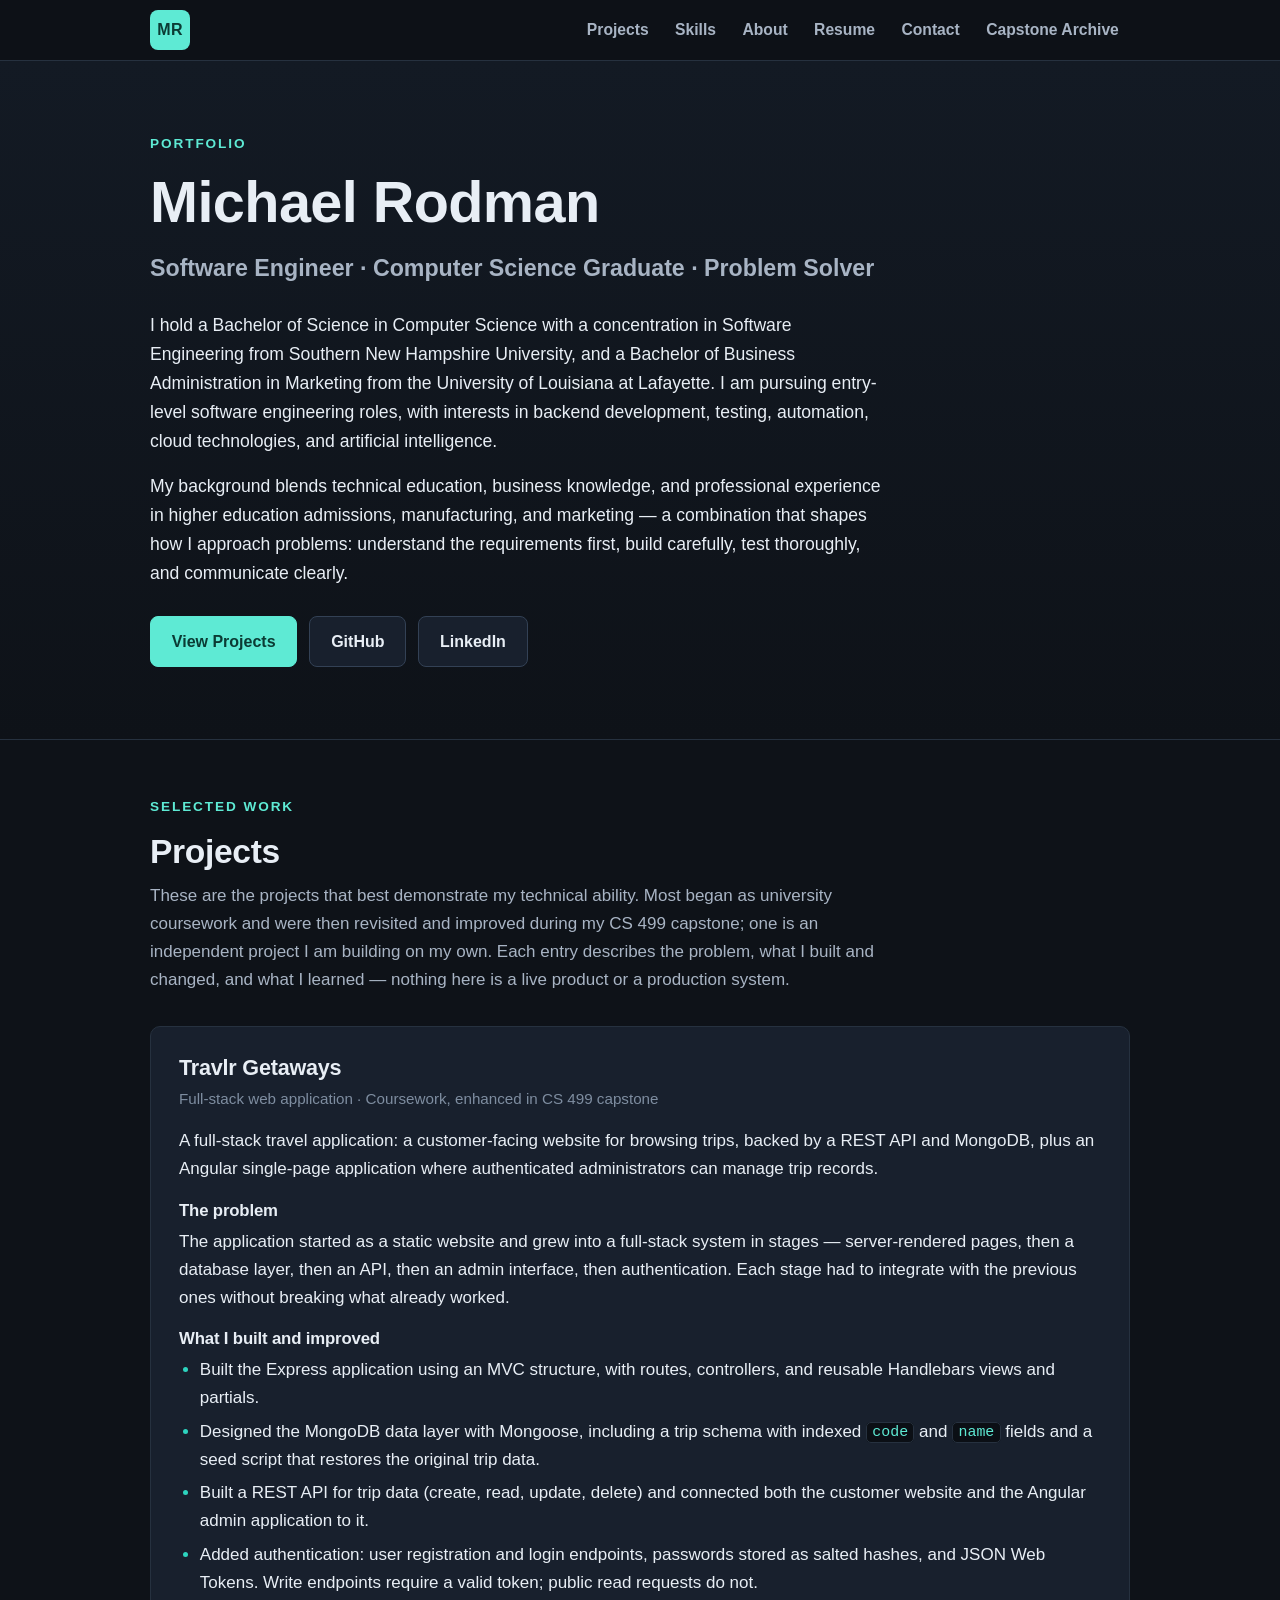
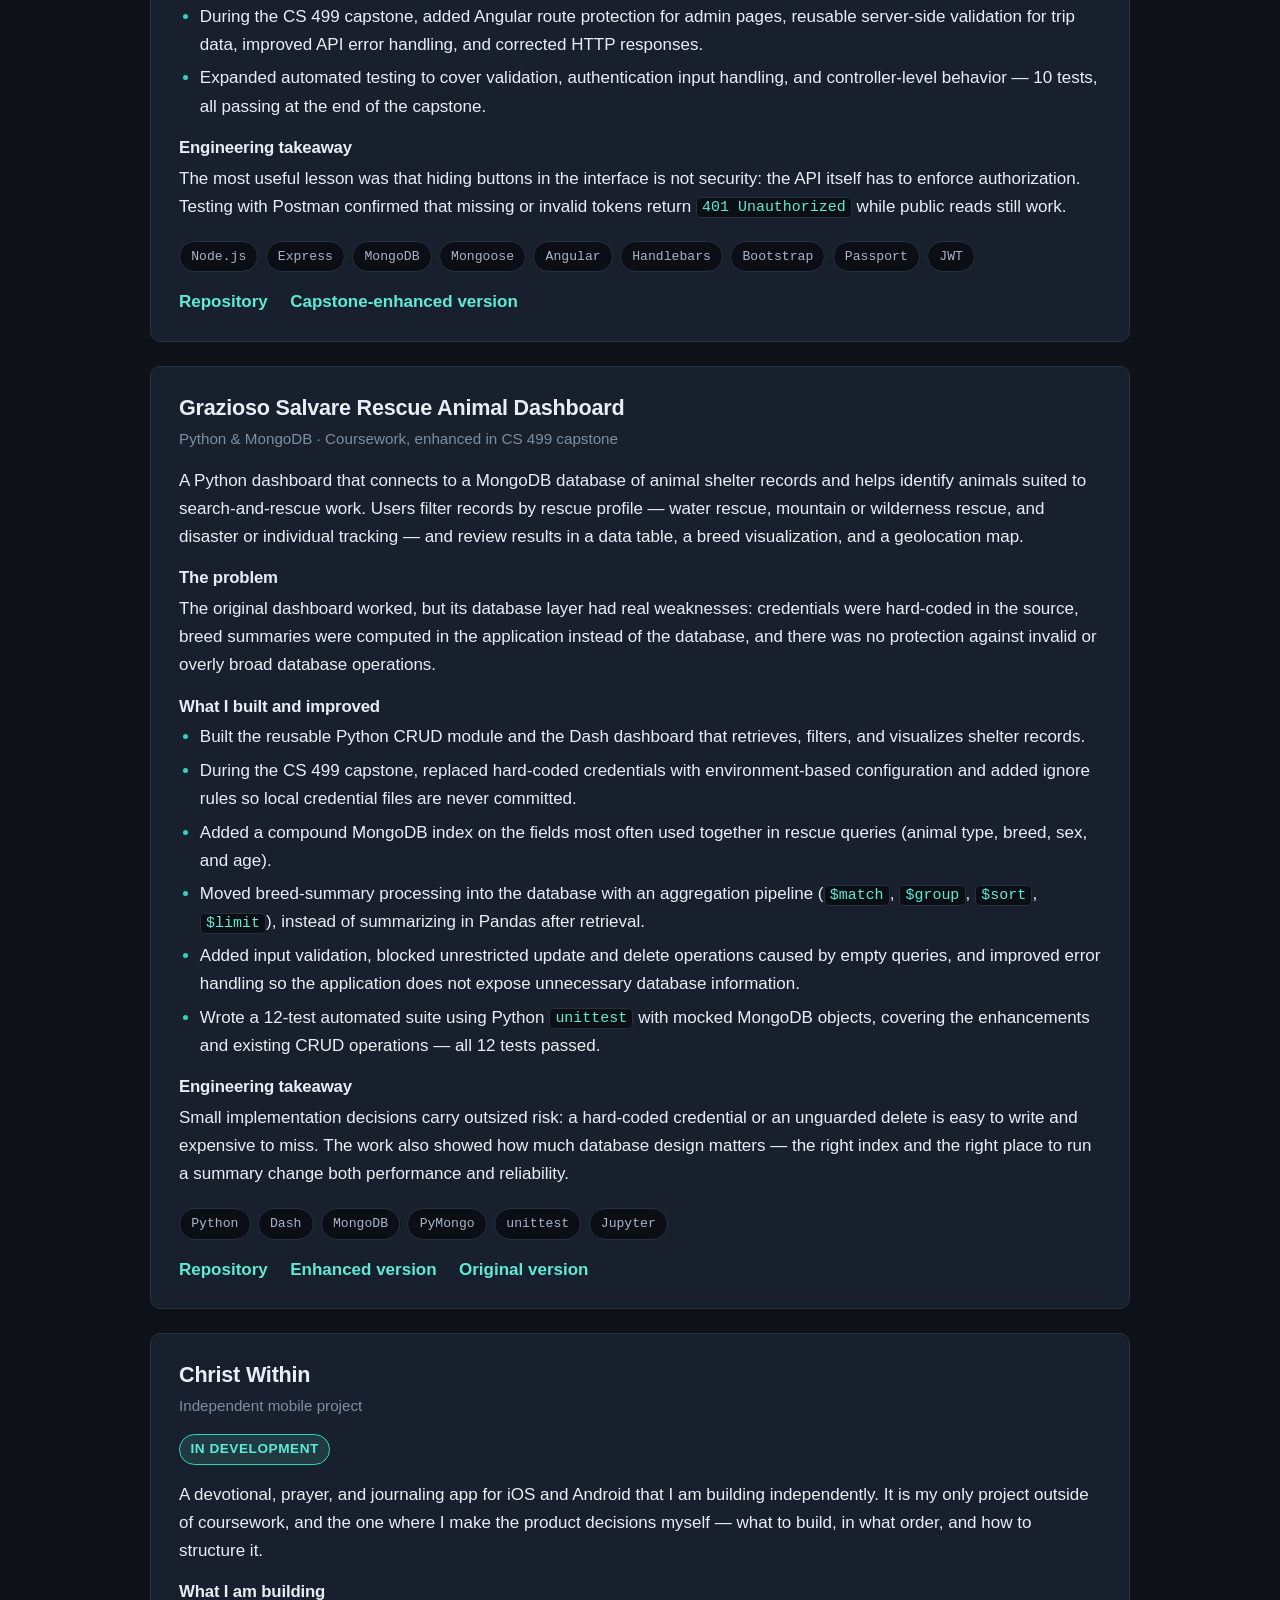
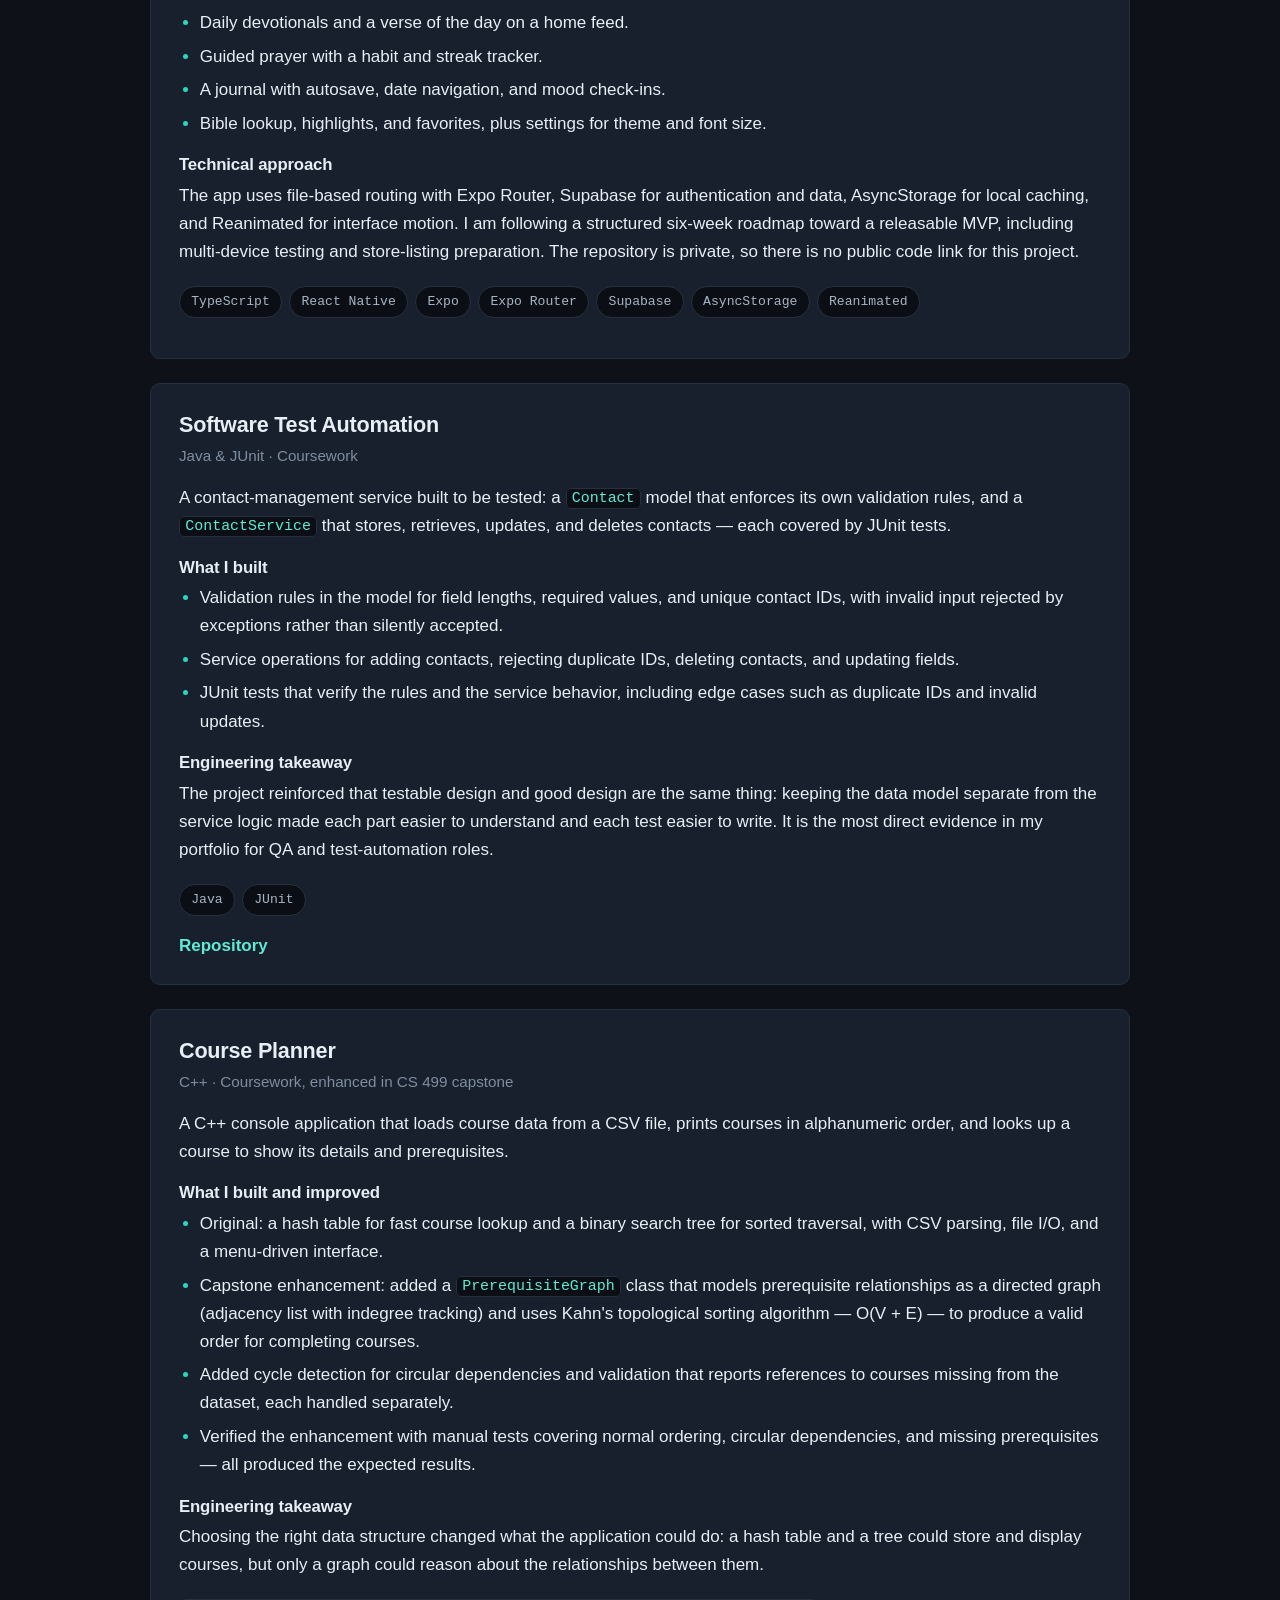
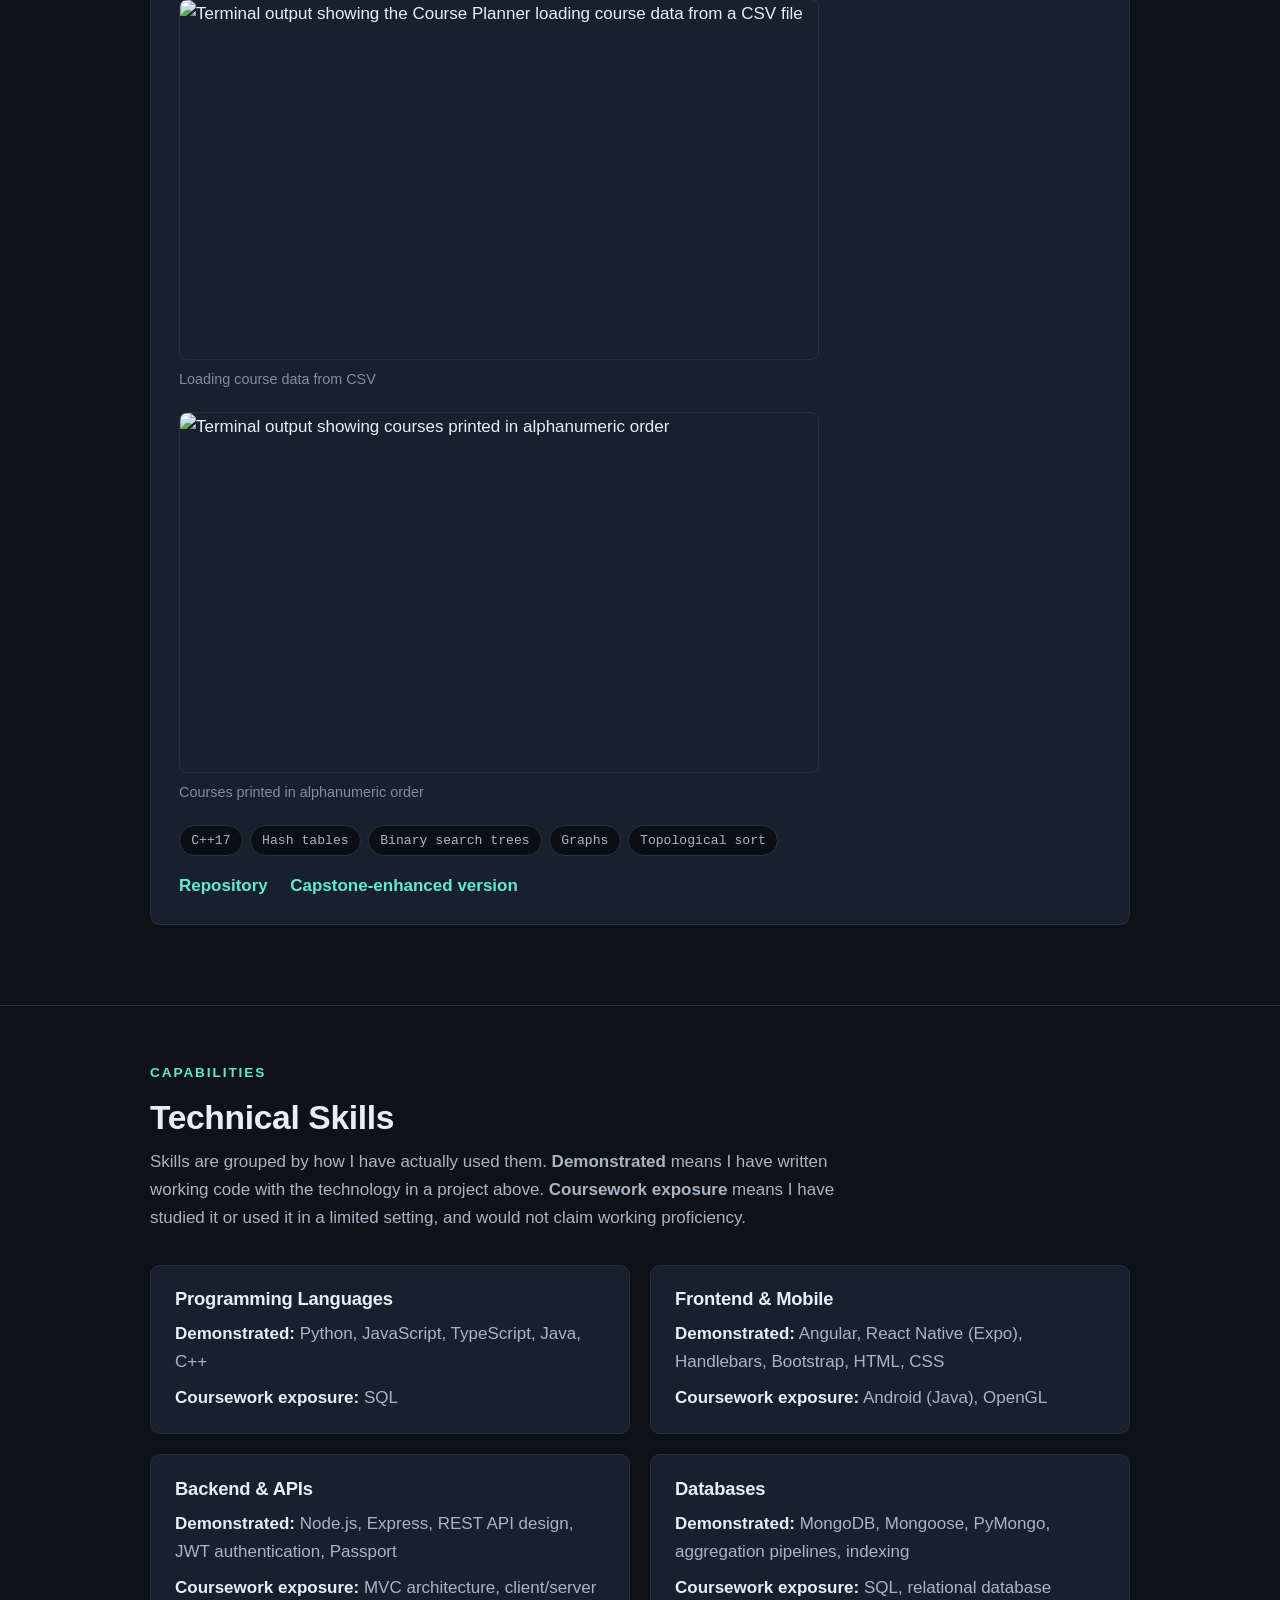
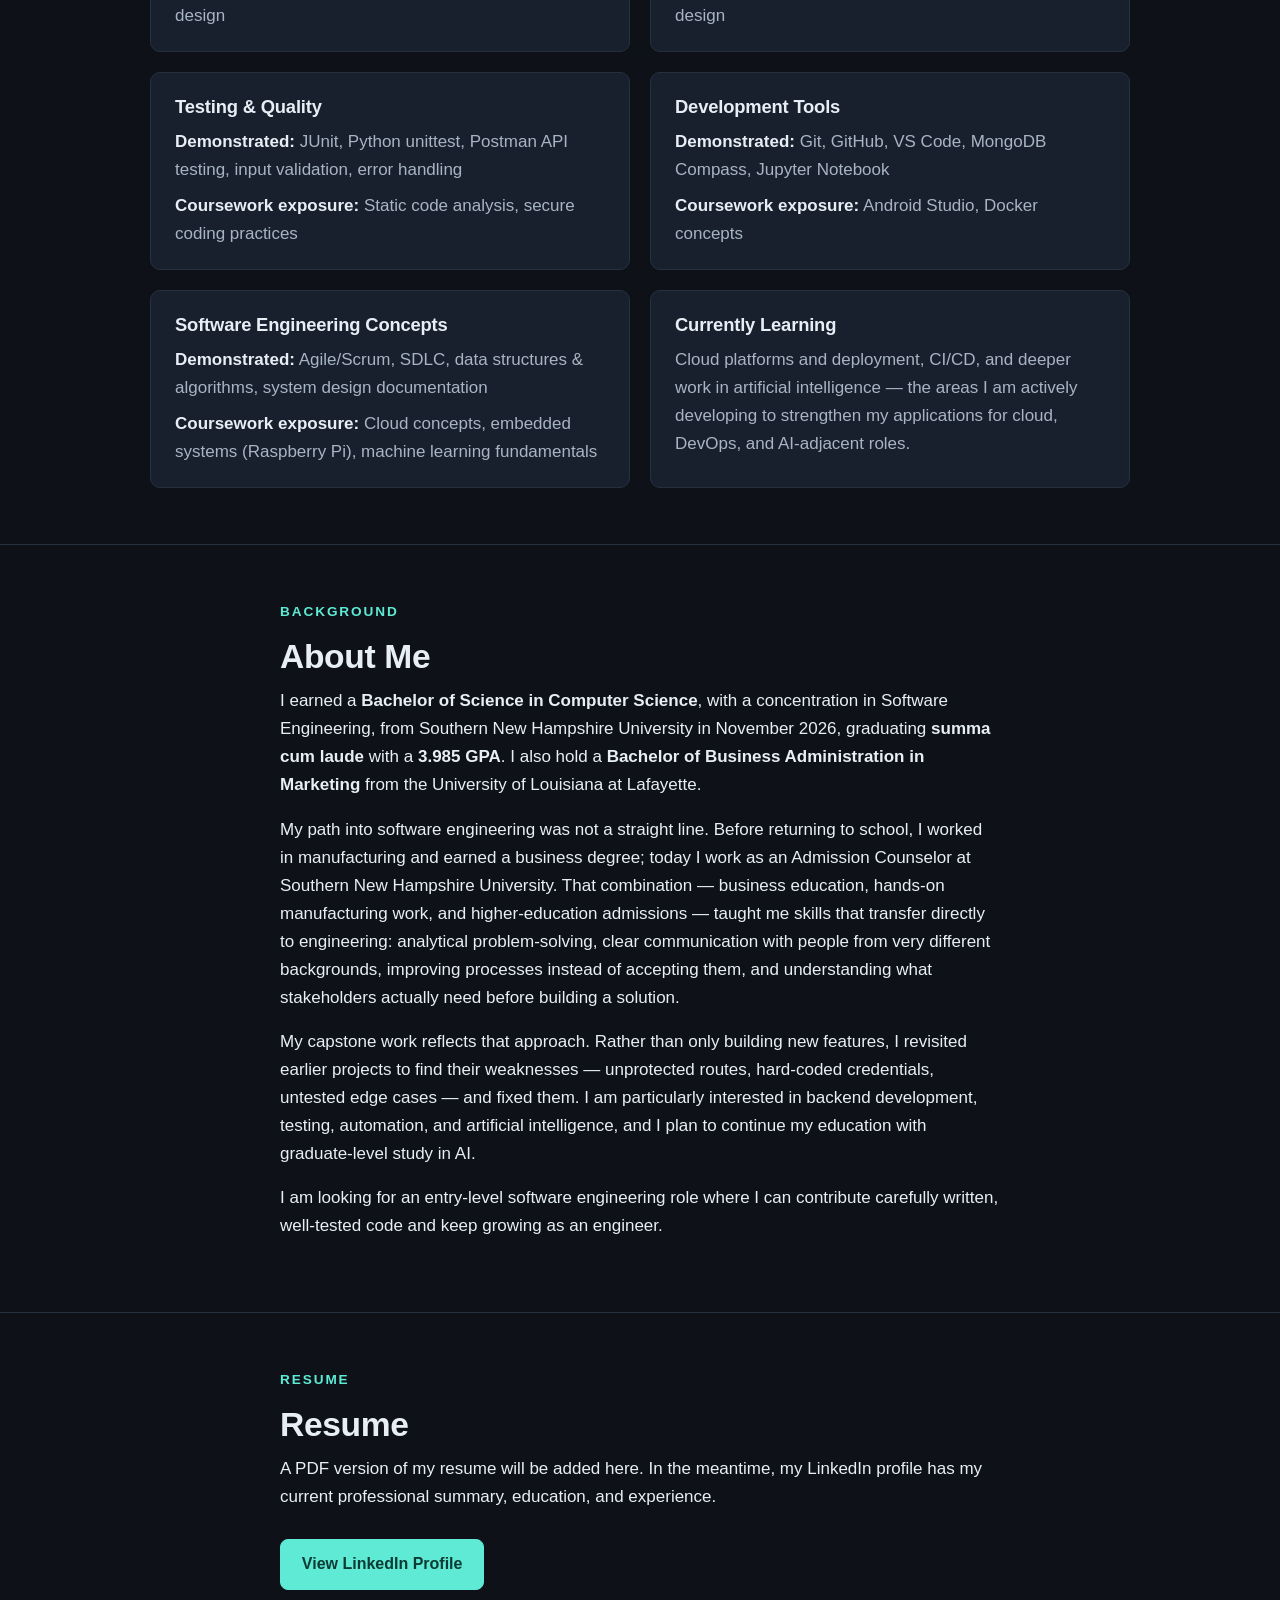
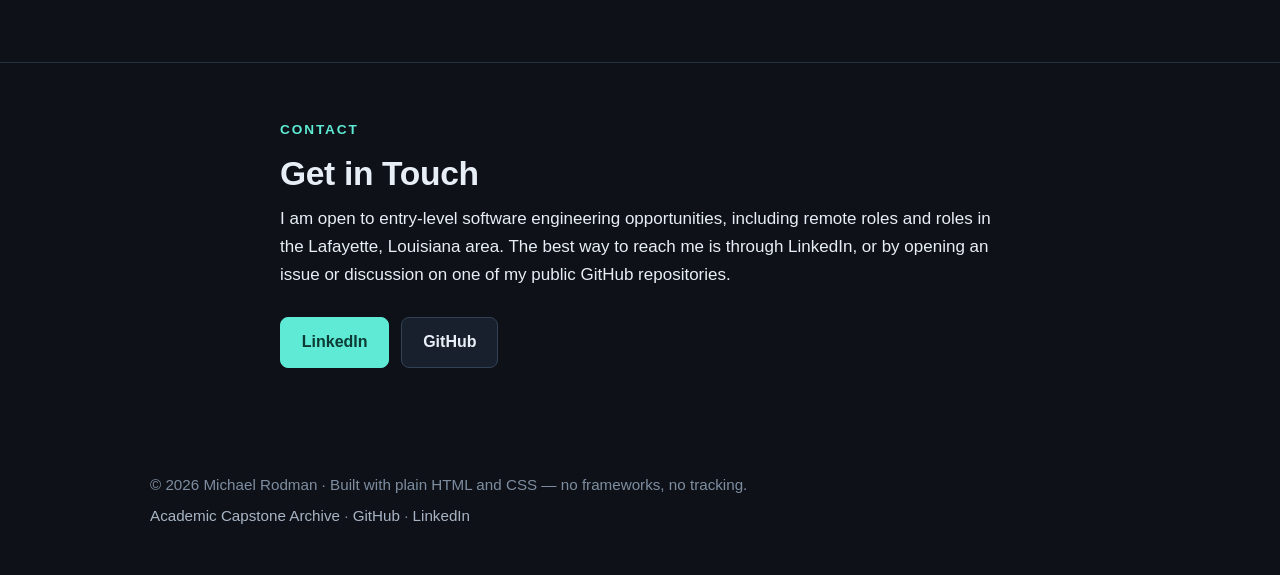
==== index.html @ e247a944 "Redesign portfolio as a professional software engineering site Replace the README-rendered capstone " ====
<!DOCTYPE html>
<html lang="en">
<head>
  <meta charset="utf-8">
  <meta name="viewport" content="width=device-width, initial-scale=1">
  <title>Michael Rodman — Software Engineer | Computer Science Graduate</title>
  <meta name="description" content="Michael Rodman is a computer science graduate (B.S., Software Engineering, SNHU, summa cum laude) pursuing entry-level software engineering roles. View projects in full-stack development, databases, mobile apps, and test automation.">
  <meta name="author" content="Michael Rodman">
  <link rel="canonical" href="https://michaelrodman.github.io/">
  <meta property="og:type" content="website">
  <meta property="og:title" content="Michael Rodman — Software Engineer | Computer Science Graduate">
  <meta property="og:description" content="Computer science graduate pursuing software engineering roles. Projects in full-stack development, databases, mobile apps, and test automation.">
  <meta property="og:url" content="https://michaelrodman.github.io/">
  <meta name="theme-color" content="#0e1218">
  <link rel="stylesheet" href="styles.css">
  <script type="application/ld+json">
  {
    "@context": "https://schema.org",
    "@type": "Person",
    "name": "Michael Rodman",
    "jobTitle": "Computer Science Graduate",
    "description": "Computer science graduate pursuing entry-level software engineering roles, with interests in backend development, testing, automation, cloud technologies, and artificial intelligence.",
    "alumniOf": [
      {"@type": "CollegeOrUniversity", "name": "Southern New Hampshire University"},
      {"@type": "CollegeOrUniversity", "name": "University of Louisiana at Lafayette"}
    ],
    "url": "https://michaelrodman.github.io/",
    "sameAs": [
      "https://github.com/MichaelRodman",
      "https://www.linkedin.com/in/michael-rodman1/"
    ]
  }
  </script>
</head>
<body>
  <a class="skip-link" href="#main">Skip to main content</a>

  <header class="site-header">
    <div class="container header-inner">
      <a class="brand" href="#top" aria-label="Michael Rodman — back to top">MR</a>
      <nav class="site-nav" aria-label="Primary">
        <button class="nav-toggle" type="button" aria-expanded="false" aria-controls="nav-list">
          <span class="nav-toggle-label">Menu</span>
        </button>
        <ul id="nav-list" class="nav-list">
          <li><a href="#projects">Projects</a></li>
          <li><a href="#skills">Skills</a></li>
          <li><a href="#about">About</a></li>
          <li><a href="#resume">Resume</a></li>
          <li><a href="#contact">Contact</a></li>
          <li><a href="capstone.html">Capstone Archive</a></li>
        </ul>
      </nav>
    </div>
  </header>

  <main id="main">
    <!-- Hero -->
    <section class="hero" id="top" aria-labelledby="page-title">
      <div class="container">
        <p class="eyebrow">Portfolio</p>
        <h1 id="page-title">Michael Rodman</h1>
        <p class="tagline">Software Engineer <span aria-hidden="true">·</span> Computer Science Graduate <span aria-hidden="true">·</span> Problem Solver</p>
        <p class="lede">
          I hold a Bachelor of Science in Computer Science with a concentration in Software Engineering
          from Southern New Hampshire University, and a Bachelor of Business Administration in Marketing
          from the University of Louisiana at Lafayette. I am pursuing entry-level software engineering
          roles, with interests in backend development, testing, automation, cloud technologies, and
          artificial intelligence.
        </p>
        <p class="lede">
          My background blends technical education, business knowledge, and professional experience in
          higher education admissions, manufacturing, and marketing — a combination that shapes how I
          approach problems: understand the requirements first, build carefully, test thoroughly, and
          communicate clearly.
        </p>
        <p class="hero-actions">
          <a class="btn btn-primary" href="#projects">View Projects</a>
          <a class="btn" href="https://github.com/MichaelRodman" rel="noopener">GitHub</a>
          <a class="btn" href="https://www.linkedin.com/in/michael-rodman1/" rel="noopener">LinkedIn</a>
        </p>
      </div>
    </section>

    <!-- Projects -->
    <section class="section" id="projects" aria-labelledby="projects-heading">
      <div class="container">
        <p class="eyebrow">Selected Work</p>
        <h2 id="projects-heading">Projects</h2>
        <p class="section-intro">
          These are the projects that best demonstrate my technical ability. Most began as university
          coursework and were then revisited and improved during my CS 499 capstone; one is an
          independent project I am building on my own. Each entry describes the problem, what I built
          and changed, and what I learned — nothing here is a live product or a production system.
        </p>

        <article class="project-card">
          <div class="project-head">
            <h3>Travlr Getaways</h3>
            <p class="project-type">Full-stack web application · Coursework, enhanced in CS 499 capstone</p>
          </div>
          <p>
            A full-stack travel application: a customer-facing website for browsing trips, backed by a
            REST API and MongoDB, plus an Angular single-page application where authenticated
            administrators can manage trip records.
          </p>
          <h4>The problem</h4>
          <p>
            The application started as a static website and grew into a full-stack system in stages —
            server-rendered pages, then a database layer, then an API, then an admin interface, then
            authentication. Each stage had to integrate with the previous ones without breaking what
            already worked.
          </p>
          <h4>What I built and improved</h4>
          <ul>
            <li>Built the Express application using an MVC structure, with routes, controllers, and reusable Handlebars views and partials.</li>
            <li>Designed the MongoDB data layer with Mongoose, including a trip schema with indexed <code>code</code> and <code>name</code> fields and a seed script that restores the original trip data.</li>
            <li>Built a REST API for trip data (create, read, update, delete) and connected both the customer website and the Angular admin application to it.</li>
            <li>Added authentication: user registration and login endpoints, passwords stored as salted hashes, and JSON Web Tokens. Write endpoints require a valid token; public read requests do not.</li>
            <li>During the CS 499 capstone, added Angular route protection for admin pages, reusable server-side validation for trip data, improved API error handling, and corrected HTTP responses.</li>
            <li>Expanded automated testing to cover validation, authentication input handling, and controller-level behavior — 10 tests, all passing at the end of the capstone.</li>
          </ul>
          <h4>Engineering takeaway</h4>
          <p>
            The most useful lesson was that hiding buttons in the interface is not security: the API
            itself has to enforce authorization. Testing with Postman confirmed that missing or invalid
            tokens return <code>401 Unauthorized</code> while public reads still work.
          </p>
          <ul class="tech-list" aria-label="Technologies used">
            <li>Node.js</li><li>Express</li><li>MongoDB</li><li>Mongoose</li><li>Angular</li><li>Handlebars</li><li>Bootstrap</li><li>Passport</li><li>JWT</li>
          </ul>
          <p class="project-links">
            <a href="https://github.com/MichaelRodman/cs465-fullstack" rel="noopener">Repository</a>
            <a href="https://github.com/MichaelRodman/cs465-fullstack/tree/cs499-enhancement1" rel="noopener">Capstone-enhanced version</a>
          </p>
        </article>

        <article class="project-card">
          <div class="project-head">
            <h3>Grazioso Salvare Rescue Animal Dashboard</h3>
            <p class="project-type">Python &amp; MongoDB · Coursework, enhanced in CS 499 capstone</p>
          </div>
          <p>
            A Python dashboard that connects to a MongoDB database of animal shelter records and helps
            identify animals suited to search-and-rescue work. Users filter records by rescue profile —
            water rescue, mountain or wilderness rescue, and disaster or individual tracking — and review
            results in a data table, a breed visualization, and a geolocation map.
          </p>
          <h4>The problem</h4>
          <p>
            The original dashboard worked, but its database layer had real weaknesses: credentials were
            hard-coded in the source, breed summaries were computed in the application instead of the
            database, and there was no protection against invalid or overly broad database operations.
          </p>
          <h4>What I built and improved</h4>
          <ul>
            <li>Built the reusable Python CRUD module and the Dash dashboard that retrieves, filters, and visualizes shelter records.</li>
            <li>During the CS 499 capstone, replaced hard-coded credentials with environment-based configuration and added ignore rules so local credential files are never committed.</li>
            <li>Added a compound MongoDB index on the fields most often used together in rescue queries (animal type, breed, sex, and age).</li>
            <li>Moved breed-summary processing into the database with an aggregation pipeline (<code>$match</code>, <code>$group</code>, <code>$sort</code>, <code>$limit</code>), instead of summarizing in Pandas after retrieval.</li>
            <li>Added input validation, blocked unrestricted update and delete operations caused by empty queries, and improved error handling so the application does not expose unnecessary database information.</li>
            <li>Wrote a 12-test automated suite using Python <code>unittest</code> with mocked MongoDB objects, covering the enhancements and existing CRUD operations — all 12 tests passed.</li>
          </ul>
          <h4>Engineering takeaway</h4>
          <p>
            Small implementation decisions carry outsized risk: a hard-coded credential or an unguarded
            delete is easy to write and expensive to miss. The work also showed how much database design
            matters — the right index and the right place to run a summary change both performance and
            reliability.
          </p>
          <ul class="tech-list" aria-label="Technologies used">
            <li>Python</li><li>Dash</li><li>MongoDB</li><li>PyMongo</li><li>unittest</li><li>Jupyter</li>
          </ul>
          <p class="project-links">
            <a href="https://github.com/MichaelRodman/CS499-Grazioso-Salvare" rel="noopener">Repository</a>
            <a href="https://github.com/MichaelRodman/CS499-Grazioso-Salvare/tree/main/enhanced" rel="noopener">Enhanced version</a>
            <a href="https://github.com/MichaelRodman/CS499-Grazioso-Salvare/tree/main/original" rel="noopener">Original version</a>
          </p>
        </article>

        <article class="project-card">
          <div class="project-head">
            <h3>Christ Within</h3>
            <p class="project-type">Independent mobile project</p>
            <p class="status-badge">In development</p>
          </div>
          <p>
            A devotional, prayer, and journaling app for iOS and Android that I am building independently.
            It is my only project outside of coursework, and the one where I make the product decisions
            myself — what to build, in what order, and how to structure it.
          </p>
          <h4>What I am building</h4>
          <ul>
            <li>Daily devotionals and a verse of the day on a home feed.</li>
            <li>Guided prayer with a habit and streak tracker.</li>
            <li>A journal with autosave, date navigation, and mood check-ins.</li>
            <li>Bible lookup, highlights, and favorites, plus settings for theme and font size.</li>
          </ul>
          <h4>Technical approach</h4>
          <p>
            The app uses file-based routing with Expo Router, Supabase for authentication and data,
            AsyncStorage for local caching, and Reanimated for interface motion. I am following a
            structured six-week roadmap toward a releasable MVP, including multi-device testing and
            store-listing preparation. The repository is private, so there is no public code link for
            this project.
          </p>
          <ul class="tech-list" aria-label="Technologies used">
            <li>TypeScript</li><li>React Native</li><li>Expo</li><li>Expo Router</li><li>Supabase</li><li>AsyncStorage</li><li>Reanimated</li>
          </ul>
        </article>

        <article class="project-card">
          <div class="project-head">
            <h3>Software Test Automation</h3>
            <p class="project-type">Java &amp; JUnit · Coursework</p>
          </div>
          <p>
            A contact-management service built to be tested: a <code>Contact</code> model that enforces
            its own validation rules, and a <code>ContactService</code> that stores, retrieves, updates,
            and deletes contacts — each covered by JUnit tests.
          </p>
          <h4>What I built</h4>
          <ul>
            <li>Validation rules in the model for field lengths, required values, and unique contact IDs, with invalid input rejected by exceptions rather than silently accepted.</li>
            <li>Service operations for adding contacts, rejecting duplicate IDs, deleting contacts, and updating fields.</li>
            <li>JUnit tests that verify the rules and the service behavior, including edge cases such as duplicate IDs and invalid updates.</li>
          </ul>
          <h4>Engineering takeaway</h4>
          <p>
            The project reinforced that testable design and good design are the same thing: keeping the
            data model separate from the service logic made each part easier to understand and each test
            easier to write. It is the most direct evidence in my portfolio for QA and test-automation
            roles.
          </p>
          <ul class="tech-list" aria-label="Technologies used">
            <li>Java</li><li>JUnit</li>
          </ul>
          <p class="project-links">
            <a href="https://github.com/MichaelRodman/CS-320-Software-Test-Automation" rel="noopener">Repository</a>
          </p>
        </article>

        <article class="project-card">
          <div class="project-head">
            <h3>Course Planner</h3>
            <p class="project-type">C++ · Coursework, enhanced in CS 499 capstone</p>
          </div>
          <p>
            A C++ console application that loads course data from a CSV file, prints courses in
            alphanumeric order, and looks up a course to show its details and prerequisites.
          </p>
          <h4>What I built and improved</h4>
          <ul>
            <li>Original: a hash table for fast course lookup and a binary search tree for sorted traversal, with CSV parsing, file I/O, and a menu-driven interface.</li>
            <li>Capstone enhancement: added a <code>PrerequisiteGraph</code> class that models prerequisite relationships as a directed graph (adjacency list with indegree tracking) and uses Kahn's topological sorting algorithm — O(V + E) — to produce a valid order for completing courses.</li>
            <li>Added cycle detection for circular dependencies and validation that reports references to courses missing from the dataset, each handled separately.</li>
            <li>Verified the enhancement with manual tests covering normal ordering, circular dependencies, and missing prerequisites — all produced the expected results.</li>
          </ul>
          <h4>Engineering takeaway</h4>
          <p>
            Choosing the right data structure changed what the application could do: a hash table and a
            tree could store and display courses, but only a graph could reason about the relationships
            between them.
          </p>
          <figure class="screenshots">
            <img src="https://raw.githubusercontent.com/MichaelRodman/CS300_ProjectTwo/main/docs/demo-load.jpg" alt="Terminal output showing the Course Planner loading course data from a CSV file" loading="lazy" width="640" height="360">
            <figcaption>Loading course data from CSV</figcaption>
          </figure>
          <figure class="screenshots">
            <img src="https://raw.githubusercontent.com/MichaelRodman/CS300_ProjectTwo/main/docs/demo-sorted.jpg" alt="Terminal output showing courses printed in alphanumeric order" loading="lazy" width="640" height="360">
            <figcaption>Courses printed in alphanumeric order</figcaption>
          </figure>
          <ul class="tech-list" aria-label="Technologies used">
            <li>C++17</li><li>Hash tables</li><li>Binary search trees</li><li>Graphs</li><li>Topological sort</li>
          </ul>
          <p class="project-links">
            <a href="https://github.com/MichaelRodman/CS300_ProjectTwo" rel="noopener">Repository</a>
            <a href="https://github.com/MichaelRodman/CS300_ProjectTwo/tree/cs499-enhancement2" rel="noopener">Capstone-enhanced version</a>
          </p>
        </article>
      </div>
    </section>

    <!-- Skills -->
    <section class="section" id="skills" aria-labelledby="skills-heading">
      <div class="container">
        <p class="eyebrow">Capabilities</p>
        <h2 id="skills-heading">Technical Skills</h2>
        <p class="section-intro">
          Skills are grouped by how I have actually used them. <strong>Demonstrated</strong> means I
          have written working code with the technology in a project above. <strong>Coursework
          exposure</strong> means I have studied it or used it in a limited setting, and would not
          claim working proficiency.
        </p>

        <div class="skills-grid">
          <div class="skill-group">
            <h3>Programming Languages</h3>
            <p><span class="skill-level">Demonstrated:</span> Python, JavaScript, TypeScript, Java, C++</p>
            <p><span class="skill-level">Coursework exposure:</span> SQL</p>
          </div>
          <div class="skill-group">
            <h3>Frontend &amp; Mobile</h3>
            <p><span class="skill-level">Demonstrated:</span> Angular, React Native (Expo), Handlebars, Bootstrap, HTML, CSS</p>
            <p><span class="skill-level">Coursework exposure:</span> Android (Java), OpenGL</p>
          </div>
          <div class="skill-group">
            <h3>Backend &amp; APIs</h3>
            <p><span class="skill-level">Demonstrated:</span> Node.js, Express, REST API design, JWT authentication, Passport</p>
            <p><span class="skill-level">Coursework exposure:</span> MVC architecture, client/server design</p>
          </div>
          <div class="skill-group">
            <h3>Databases</h3>
            <p><span class="skill-level">Demonstrated:</span> MongoDB, Mongoose, PyMongo, aggregation pipelines, indexing</p>
            <p><span class="skill-level">Coursework exposure:</span> SQL, relational database design</p>
          </div>
          <div class="skill-group">
            <h3>Testing &amp; Quality</h3>
            <p><span class="skill-level">Demonstrated:</span> JUnit, Python unittest, Postman API testing, input validation, error handling</p>
            <p><span class="skill-level">Coursework exposure:</span> Static code analysis, secure coding practices</p>
          </div>
          <div class="skill-group">
            <h3>Development Tools</h3>
            <p><span class="skill-level">Demonstrated:</span> Git, GitHub, VS Code, MongoDB Compass, Jupyter Notebook</p>
            <p><span class="skill-level">Coursework exposure:</span> Android Studio, Docker concepts</p>
          </div>
          <div class="skill-group">
            <h3>Software Engineering Concepts</h3>
            <p><span class="skill-level">Demonstrated:</span> Agile/Scrum, SDLC, data structures &amp; algorithms, system design documentation</p>
            <p><span class="skill-level">Coursework exposure:</span> Cloud concepts, embedded systems (Raspberry Pi), machine learning fundamentals</p>
          </div>
          <div class="skill-group">
            <h3>Currently Learning</h3>
            <p>Cloud platforms and deployment, CI/CD, and deeper work in artificial intelligence — the areas I am actively developing to strengthen my applications for cloud, DevOps, and AI-adjacent roles.</p>
          </div>
        </div>
      </div>
    </section>

    <!-- About -->
    <section class="section" id="about" aria-labelledby="about-heading">
      <div class="container narrow">
        <p class="eyebrow">Background</p>
        <h2 id="about-heading">About Me</h2>
        <p>
          I earned a <strong>Bachelor of Science in Computer Science</strong>, with a concentration in
          Software Engineering, from Southern New Hampshire University in November 2026, graduating
          <strong>summa cum laude</strong> with a <strong>3.985 GPA</strong>. I also hold a
          <strong>Bachelor of Business Administration in Marketing</strong> from the University of
          Louisiana at Lafayette.
        </p>
        <p>
          My path into software engineering was not a straight line. Before returning to school, I
          worked in manufacturing and earned a business degree; today I work as an Admission Counselor
          at Southern New Hampshire University. That combination — business education, hands-on
          manufacturing work, and higher-education admissions — taught me skills that transfer directly
          to engineering: analytical problem-solving, clear communication with people from very
          different backgrounds, improving processes instead of accepting them, and understanding what
          stakeholders actually need before building a solution.
        </p>
        <p>
          My capstone work reflects that approach. Rather than only building new features, I revisited
          earlier projects to find their weaknesses — unprotected routes, hard-coded credentials,
          untested edge cases — and fixed them. I am particularly interested in backend development,
          testing, automation, and artificial intelligence, and I plan to continue my education with
          graduate-level study in AI.
        </p>
        <p>
          I am looking for an entry-level software engineering role where I can contribute carefully
          written, well-tested code and keep growing as an engineer.
        </p>
      </div>
    </section>

    <!-- Resume -->
    <section class="section" id="resume" aria-labelledby="resume-heading">
      <div class="container narrow">
        <p class="eyebrow">Resume</p>
        <h2 id="resume-heading">Resume</h2>
        <p>
          A PDF version of my resume will be added here. In the meantime, my LinkedIn profile has my
          current professional summary, education, and experience.
        </p>
        <p class="hero-actions">
          <a class="btn btn-primary" href="https://www.linkedin.com/in/michael-rodman1/" rel="noopener">View LinkedIn Profile</a>
        </p>
      </div>
    </section>

    <!-- Contact -->
    <section class="section" id="contact" aria-labelledby="contact-heading">
      <div class="container narrow">
        <p class="eyebrow">Contact</p>
        <h2 id="contact-heading">Get in Touch</h2>
        <p>
          I am open to entry-level software engineering opportunities, including remote roles and roles
          in the Lafayette, Louisiana area. The best way to reach me is through LinkedIn, or by opening
          an issue or discussion on one of my public GitHub repositories.
        </p>
        <p class="hero-actions">
          <a class="btn btn-primary" href="https://www.linkedin.com/in/michael-rodman1/" rel="noopener">LinkedIn</a>
          <a class="btn" href="https://github.com/MichaelRodman" rel="noopener">GitHub</a>
        </p>
      </div>
    </section>
  </main>

  <footer class="site-footer">
    <div class="container">
      <p>© <span id="year">2026</span> Michael Rodman · Built with plain HTML and CSS — no frameworks, no tracking.</p>
      <p><a href="capstone.html">Academic Capstone Archive</a> · <a href="https://github.com/MichaelRodman" rel="noopener">GitHub</a> · <a href="https://www.linkedin.com/in/michael-rodman1/" rel="noopener">LinkedIn</a></p>
    </div>
  </footer>

  <script src="script.js"></script>
</body>
</html>
---- styles.css ----
/* Michael Rodman — portfolio styles
   Plain CSS, no frameworks. Dark theme, single teal accent.
   System font stack only — no external fonts or CDN dependencies. */

:root {
  --bg: #0e1218;
  --bg-soft: #131a24;
  --surface: #18202d;
  --surface-hover: #1d2839;
  --border: #26313f;
  --border-strong: #334155;
  --text: #e8eef5;
  --muted: #a8b4c4;
  --muted-2: #7e8da0;
  --accent: #5eead4;
  --accent-dim: #2dd4bf;
  --accent-ink: #0b3b34;
  --code-bg: #0b0f15;
  --radius: 10px;
  --max-width: 1020px;
  --font-sans: -apple-system, BlinkMacSystemFont, "Segoe UI", Roboto, "Helvetica Neue", Arial, sans-serif;
  --font-mono: ui-monospace, "SF Mono", "Cascadia Code", Menlo, Consolas, monospace;
}

*,
*::before,
*::after {
  box-sizing: border-box;
}

html {
  scroll-behavior: smooth;
}

body {
  margin: 0;
  background: var(--bg);
  color: var(--text);
  font-family: var(--font-sans);
  font-size: 1.0625rem;
  line-height: 1.65;
  -webkit-font-smoothing: antialiased;
}

h1, h2, h3, h4 {
  line-height: 1.25;
  margin: 0 0 0.6rem;
  font-weight: 700;
  letter-spacing: -0.01em;
}

h1 { font-size: clamp(2.4rem, 6vw, 3.6rem); }
h2 { font-size: clamp(1.7rem, 4vw, 2.1rem); margin-top: 0; }
h3 { font-size: 1.35rem; }
h4 { font-size: 1.05rem; margin: 1.1rem 0 0.35rem; color: var(--text); }

p { margin: 0 0 1rem; }

a {
  color: var(--accent);
  text-decoration: none;
}

a:hover,
a:focus-visible {
  text-decoration: underline;
  text-underline-offset: 3px;
}

a:focus-visible,
button:focus-visible {
  outline: 2px solid var(--accent);
  outline-offset: 3px;
  border-radius: 4px;
}

code {
  font-family: var(--font-mono);
  font-size: 0.88em;
  background: var(--code-bg);
  border: 1px solid var(--border);
  border-radius: 5px;
  padding: 0.1em 0.35em;
  color: var(--accent);
}

ul { margin: 0 0 1rem; padding-left: 1.3rem; }
li { margin-bottom: 0.35rem; }
li::marker { color: var(--accent-dim); }

img {
  max-width: 100%;
  height: auto;
  display: block;
}

.container {
  width: 100%;
  max-width: var(--max-width);
  margin: 0 auto;
  padding: 0 1.25rem;
}

.container.narrow { max-width: 760px; }

/* Skip link */
.skip-link {
  position: absolute;
  left: 1rem;
  top: -4rem;
  z-index: 100;
  background: var(--accent);
  color: var(--accent-ink);
  font-weight: 700;
  padding: 0.6rem 1rem;
  border-radius: 0 0 8px 8px;
  transition: top 0.15s ease;
}
.skip-link:focus { top: 0; text-decoration: none; }

/* Header / nav */
.site-header {
  position: sticky;
  top: 0;
  z-index: 50;
  background: rgba(14, 18, 24, 0.92);
  backdrop-filter: blur(8px);
  border-bottom: 1px solid var(--border);
}

.header-inner {
  display: flex;
  align-items: center;
  justify-content: space-between;
  min-height: 3.75rem;
  gap: 1rem;
}

.brand {
  display: inline-flex;
  align-items: center;
  justify-content: center;
  width: 2.5rem;
  height: 2.5rem;
  border-radius: 8px;
  background: var(--accent);
  color: var(--accent-ink);
  font-weight: 800;
  font-size: 1rem;
  letter-spacing: 0.02em;
}
.brand:hover,
.brand:focus-visible { text-decoration: none; background: var(--accent-dim); }

.nav-toggle {
  display: none;
  background: var(--surface);
  color: var(--text);
  border: 1px solid var(--border-strong);
  border-radius: 8px;
  padding: 0.5rem 0.9rem;
  font: inherit;
  font-size: 0.95rem;
  cursor: pointer;
}
.nav-toggle:hover { background: var(--surface-hover); }

.nav-list {
  display: flex;
  align-items: center;
  gap: 0.25rem;
  list-style: none;
  margin: 0;
  padding: 0;
}
.nav-list li { margin: 0; }
.nav-list a {
  display: block;
  color: var(--muted);
  font-size: 0.98rem;
  font-weight: 600;
  padding: 0.5rem 0.7rem;
  border-radius: 7px;
}
.nav-list a:hover,
.nav-list a:focus-visible {
  color: var(--text);
  background: var(--surface);
  text-decoration: none;
}

/* Hero */
.hero {
  padding: 4.5rem 0 3.5rem;
  border-bottom: 1px solid var(--border);
  background: linear-gradient(180deg, var(--bg-soft) 0%, var(--bg) 100%);
}

.eyebrow {
  margin: 0 0 0.75rem;
  color: var(--accent);
  font-size: 0.85rem;
  font-weight: 700;
  letter-spacing: 0.14em;
  text-transform: uppercase;
}

.tagline {
  font-size: clamp(1.15rem, 3vw, 1.45rem);
  color: var(--muted);
  font-weight: 600;
  margin-bottom: 1.5rem;
}

.lede {
  font-size: 1.1rem;
  color: var(--text);
  max-width: 46rem;
}

.hero-actions {
  display: flex;
  flex-wrap: wrap;
  gap: 0.75rem;
  margin-top: 1.75rem;
}

.btn {
  display: inline-block;
  padding: 0.7rem 1.3rem;
  border-radius: 8px;
  border: 1px solid var(--border-strong);
  background: var(--surface);
  color: var(--text);
  font-weight: 650;
  font-size: 1rem;
  transition: background 0.15s ease, border-color 0.15s ease, transform 0.15s ease;
}
.btn:hover,
.btn:focus-visible {
  background: var(--surface-hover);
  border-color: var(--accent-dim);
  text-decoration: none;
  transform: translateY(-1px);
}
.btn-primary {
  background: var(--accent);
  border-color: var(--accent);
  color: var(--accent-ink);
}
.btn-primary:hover,
.btn-primary:focus-visible {
  background: var(--accent-dim);
  border-color: var(--accent-dim);
  color: var(--accent-ink);
}

/* Sections */
.section {
  padding: 3.5rem 0;
  border-bottom: 1px solid var(--border);
}
.section:last-of-type { border-bottom: 0; }

.section-intro {
  color: var(--muted);
  max-width: 46rem;
  margin-bottom: 2rem;
}

/* Project cards */
.project-card {
  background: var(--surface);
  border: 1px solid var(--border);
  border-radius: var(--radius);
  padding: 1.75rem 1.75rem 1.5rem;
  margin-bottom: 1.5rem;
  transition: border-color 0.15s ease, transform 0.15s ease;
}
.project-card:hover { border-color: var(--border-strong); }

.project-head h3 { margin-bottom: 0.25rem; }
.project-type {
  color: var(--muted-2);
  font-size: 0.95rem;
  margin-bottom: 1rem;
}

.status-badge {
  display: inline-block;
  background: rgba(94, 234, 212, 0.12);
  border: 1px solid var(--accent-dim);
  color: var(--accent);
  font-size: 0.85rem;
  font-weight: 700;
  letter-spacing: 0.04em;
  text-transform: uppercase;
  padding: 0.2rem 0.65rem;
  border-radius: 999px;
  margin: 0 0 1rem;
}

.tech-list {
  display: flex;
  flex-wrap: wrap;
  gap: 0.45rem;
  list-style: none;
  padding: 0;
  margin: 1.25rem 0 1rem;
}
.tech-list li {
  margin: 0;
  font-family: var(--font-mono);
  font-size: 0.82rem;
  color: var(--muted);
  background: var(--code-bg);
  border: 1px solid var(--border);
  border-radius: 999px;
  padding: 0.25rem 0.7rem;
}
.tech-list li::marker { content: none; }

.project-links {
  display: flex;
  flex-wrap: wrap;
  gap: 0.4rem 1.4rem;
  margin: 0;
  font-weight: 600;
}

.screenshots { margin: 1.25rem 0; }
.screenshots img {
  border: 1px solid var(--border);
  border-radius: 8px;
}
.screenshots figcaption {
  color: var(--muted-2);
  font-size: 0.9rem;
  margin-top: 0.5rem;
}

/* Skills */
.skills-grid {
  display: grid;
  grid-template-columns: repeat(2, 1fr);
  gap: 1.25rem;
}

.skill-group {
  background: var(--surface);
  border: 1px solid var(--border);
  border-radius: var(--radius);
  padding: 1.35rem 1.5rem;
}
.skill-group h3 { font-size: 1.15rem; margin-bottom: 0.6rem; }
.skill-group p { margin-bottom: 0.5rem; color: var(--muted); }
.skill-group p:last-child { margin-bottom: 0; }
.skill-level {
  color: var(--text);
  font-weight: 700;
}

/* Archive page */
.archive-list { list-style: none; padding: 0; }
.archive-list li {
  background: var(--surface);
  border: 1px solid var(--border);
  border-radius: var(--radius);
  padding: 1.25rem 1.5rem;
  margin-bottom: 1rem;
}
.archive-list h3 { margin-bottom: 0.3rem; }
.archive-list p { color: var(--muted); margin-bottom: 0.5rem; }
.archive-list p:last-child { margin-bottom: 0; }

.note-box {
  background: var(--bg-soft);
  border: 1px solid var(--border);
  border-left: 3px solid var(--accent-dim);
  border-radius: 8px;
  padding: 1rem 1.25rem;
  color: var(--muted);
  margin-bottom: 2rem;
}
.note-box p { margin: 0; }

/* Footer */
.site-footer {
  padding: 2rem 0 2.5rem;
  color: var(--muted-2);
  font-size: 0.95rem;
}
.site-footer p { margin-bottom: 0.4rem; }
.site-footer a { color: var(--muted); }

/* Responsive */
@media (max-width: 760px) {
  .skills-grid { grid-template-columns: 1fr; }
  .hero { padding: 3rem 0 2.5rem; }
  .section { padding: 2.5rem 0; }
  .project-card { padding: 1.4rem 1.25rem 1.2rem; }
}

@media (max-width: 640px) {
  .nav-toggle { display: block; }
  .nav-list {
    display: none;
    position: absolute;
    top: 100%;
    right: 1.25rem;
    left: 1.25rem;
    flex-direction: column;
    align-items: stretch;
    background: var(--surface);
    border: 1px solid var(--border-strong);
    border-radius: 10px;
    padding: 0.5rem;
    box-shadow: 0 12px 32px rgba(0, 0, 0, 0.45);
  }
  .nav-list.open { display: flex; }
  .nav-list a { padding: 0.7rem 0.8rem; }
  .site-nav { position: relative; }
}

/* Reduced motion */
@media (prefers-reduced-motion: reduce) {
  html { scroll-behavior: auto; }
  *, *::before, *::after { transition: none !important; }
}
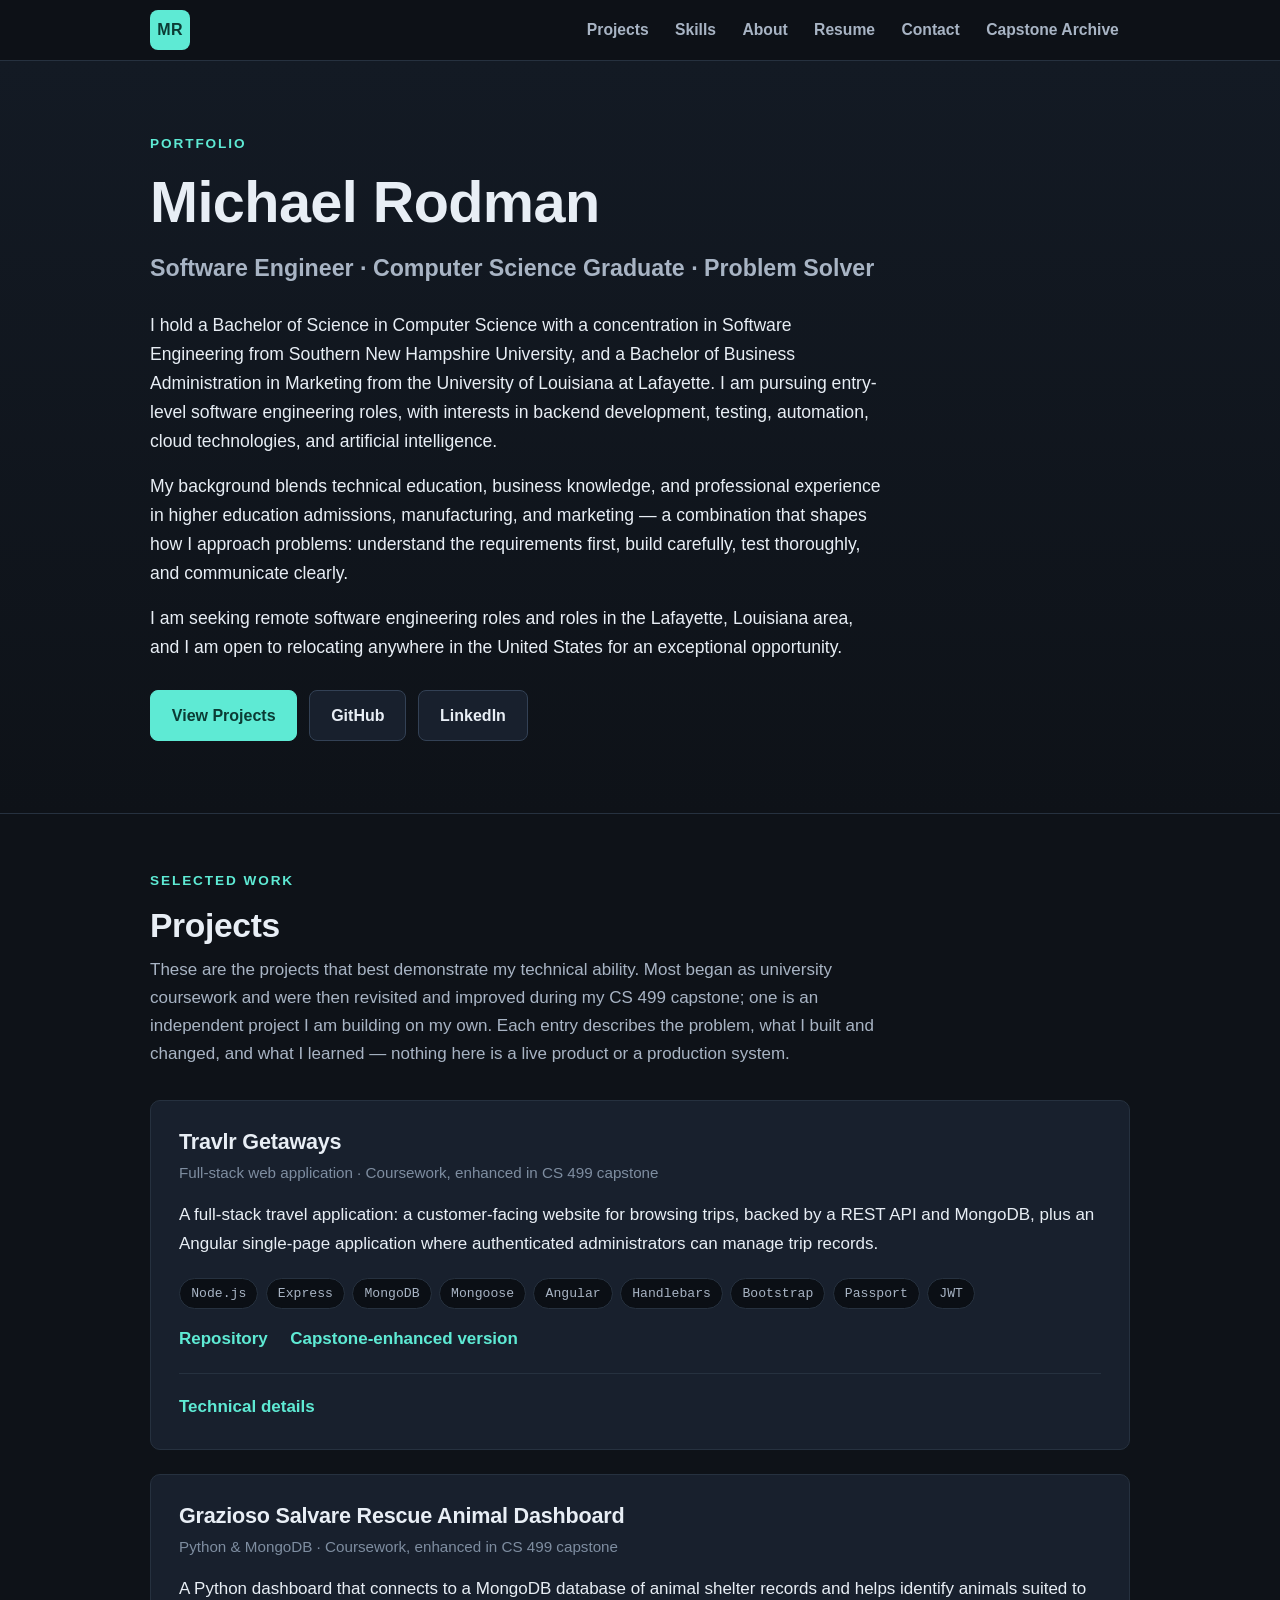
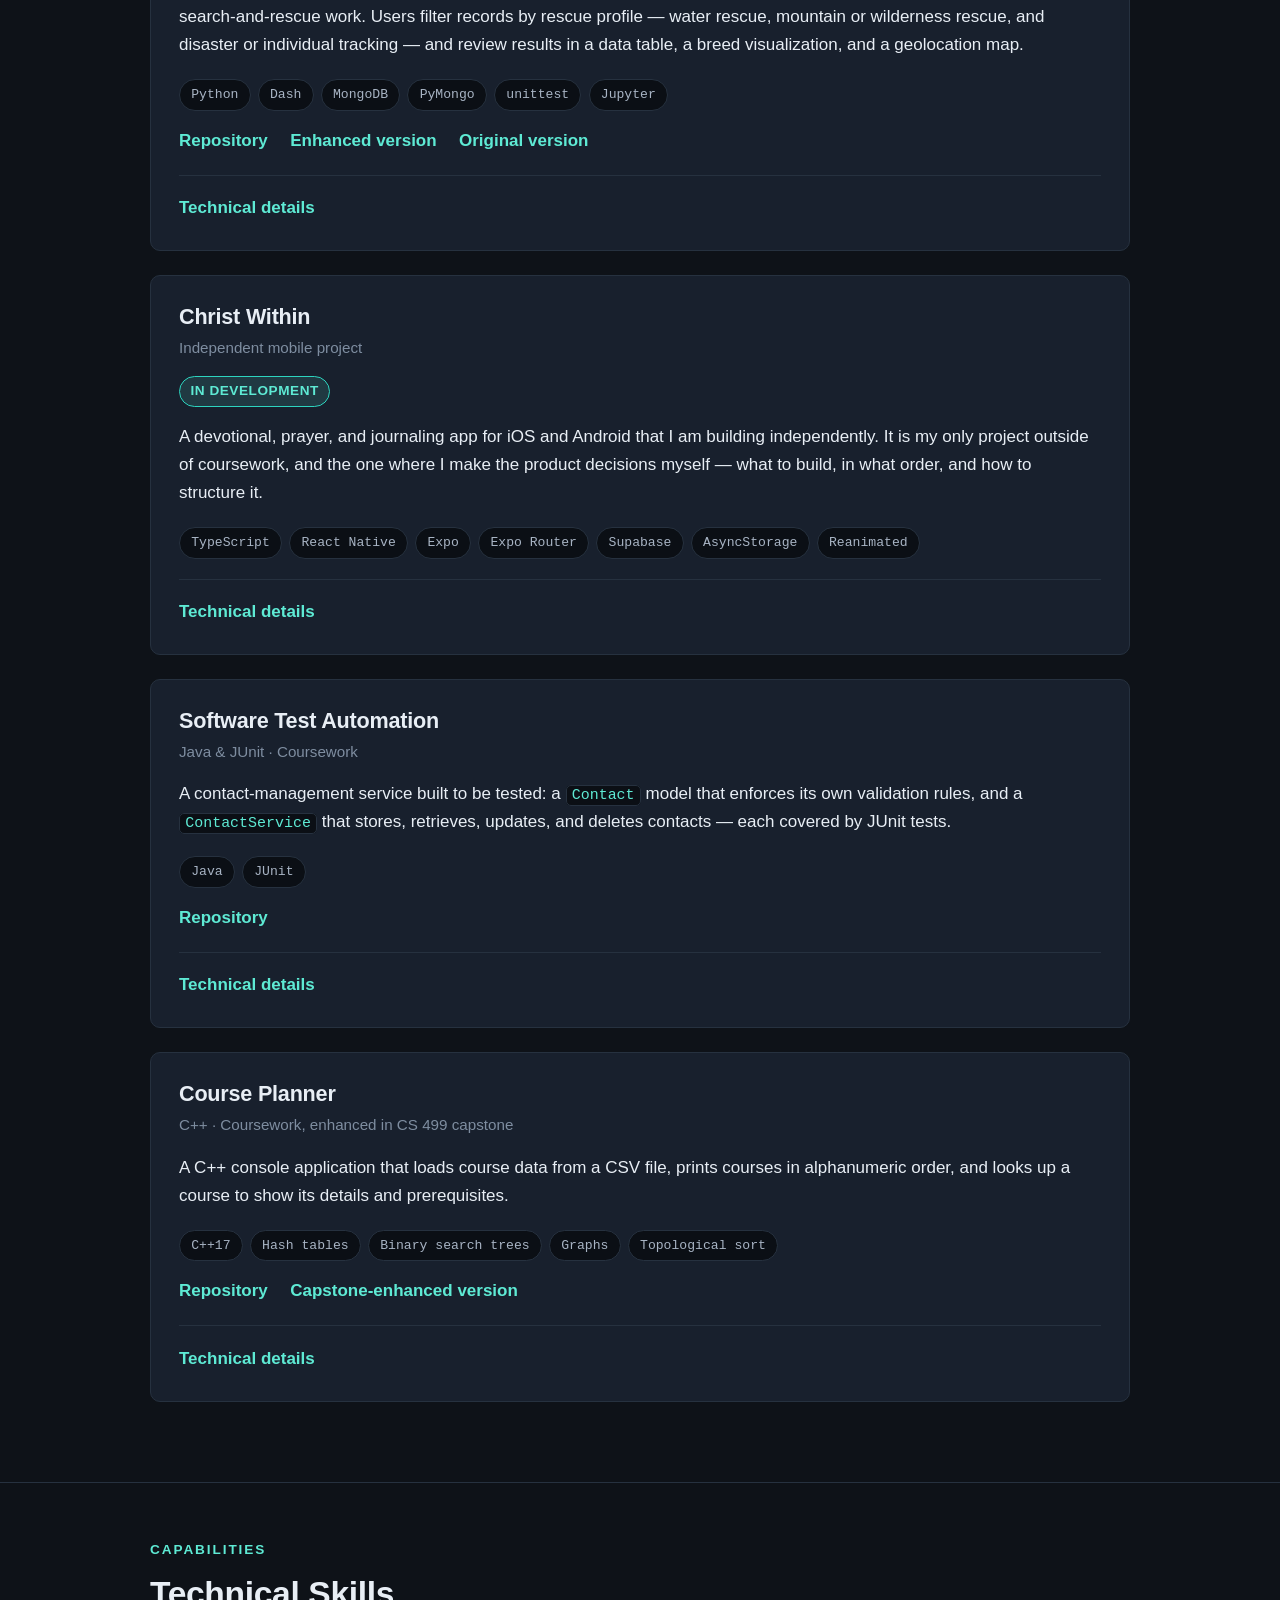
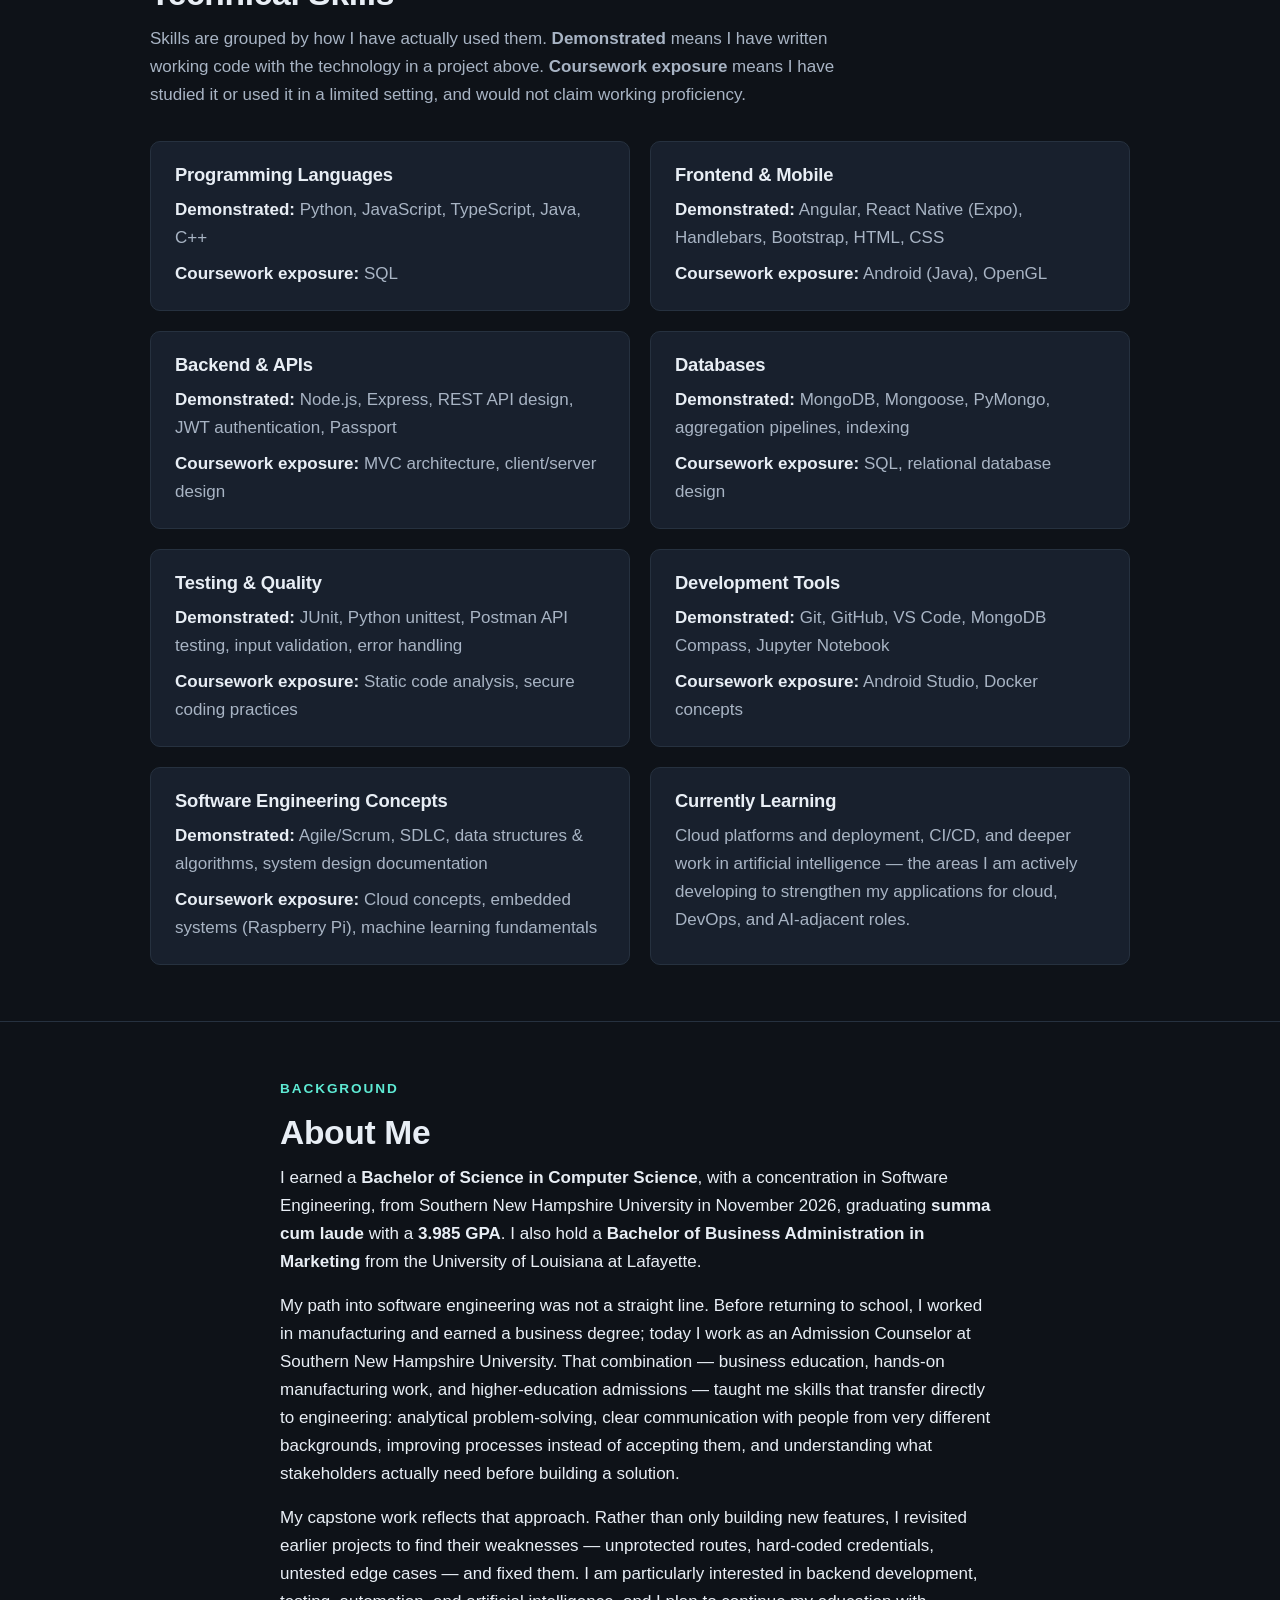
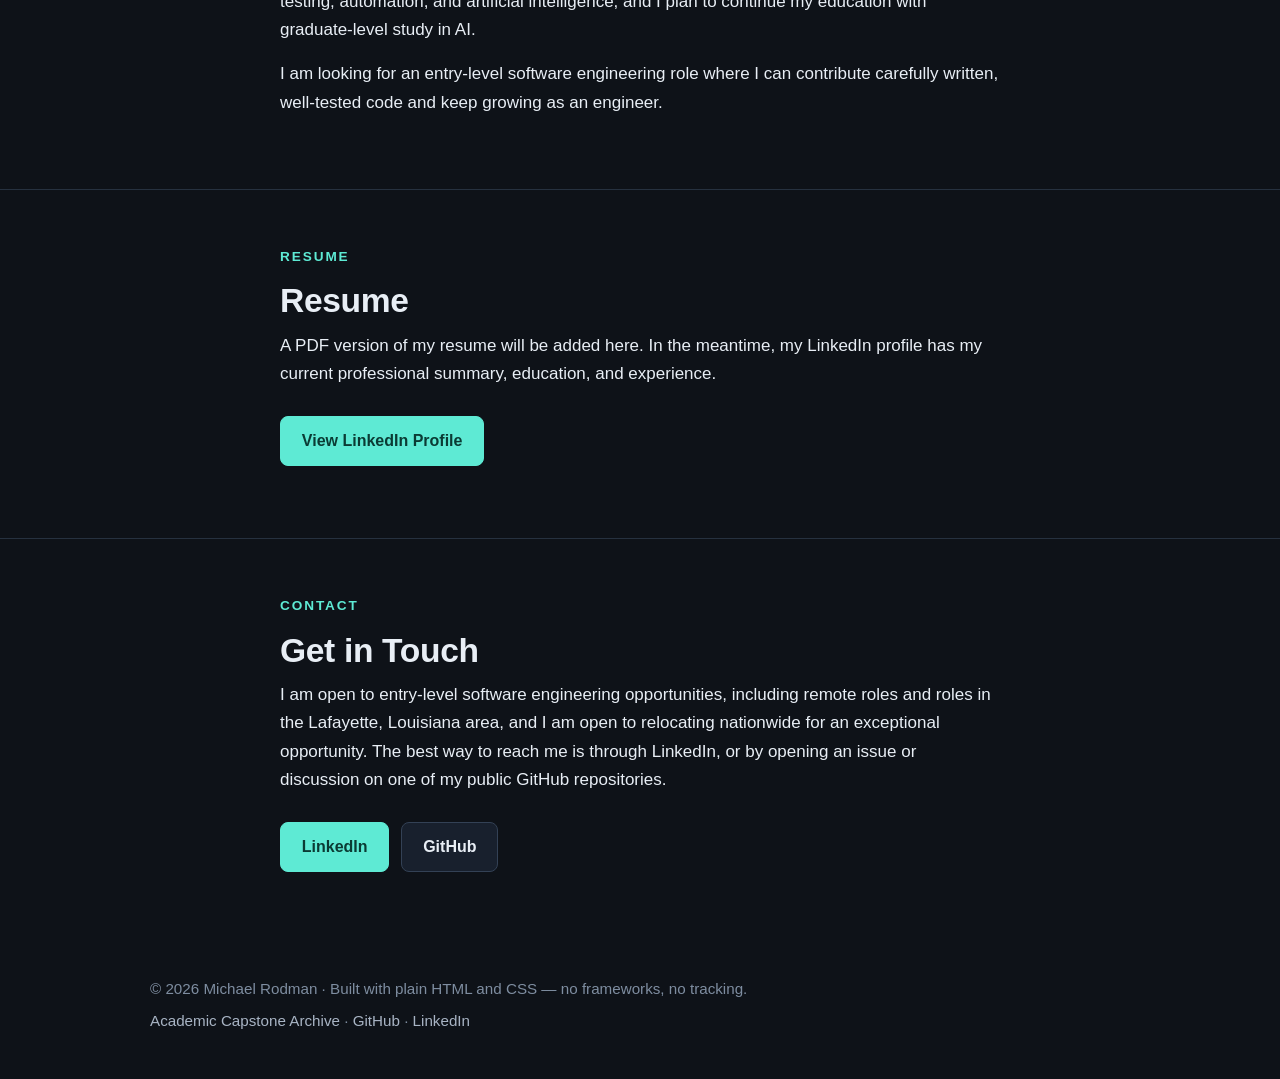
==== commit c2896e6c: "Round 2: fix mobile nav width, scannable projects with expandable details, employment preferences, A" ====
--- a/index.html
+++ b/index.html
@@ -74,6 +74,10 @@
           approach problems: understand the requirements first, build carefully, test thoroughly, and
           communicate clearly.
         </p>
+        <p class="lede">
+          I am seeking remote software engineering roles and roles in the Lafayette, Louisiana area,
+          and I am open to relocating anywhere in the United States for an exceptional opportunity.
+        </p>
         <p class="hero-actions">
           <a class="btn btn-primary" href="#projects">View Projects</a>
           <a class="btn" href="https://github.com/MichaelRodman" rel="noopener">GitHub</a>
@@ -104,7 +108,16 @@
             REST API and MongoDB, plus an Angular single-page application where authenticated
             administrators can manage trip records.
           </p>
-          <h4>The problem</h4>
+          <ul class="tech-list" aria-label="Technologies used">
+            <li>Node.js</li><li>Express</li><li>MongoDB</li><li>Mongoose</li><li>Angular</li><li>Handlebars</li><li>Bootstrap</li><li>Passport</li><li>JWT</li>
+          </ul>
+          <p class="project-links">
+            <a href="https://github.com/MichaelRodman/cs465-fullstack" rel="noopener">Repository</a>
+            <a href="https://github.com/MichaelRodman/cs465-fullstack/tree/cs499-enhancement1" rel="noopener">Capstone-enhanced version</a>
+          </p>
+          <details class="project-details">
+            <summary>Technical details</summary>
+<h4>The problem</h4>
           <p>
             The application started as a static website and grew into a full-stack system in stages —
             server-rendered pages, then a database layer, then an API, then an admin interface, then
@@ -126,13 +139,7 @@
             itself has to enforce authorization. Testing with Postman confirmed that missing or invalid
             tokens return <code>401 Unauthorized</code> while public reads still work.
           </p>
-          <ul class="tech-list" aria-label="Technologies used">
-            <li>Node.js</li><li>Express</li><li>MongoDB</li><li>Mongoose</li><li>Angular</li><li>Handlebars</li><li>Bootstrap</li><li>Passport</li><li>JWT</li>
-          </ul>
-          <p class="project-links">
-            <a href="https://github.com/MichaelRodman/cs465-fullstack" rel="noopener">Repository</a>
-            <a href="https://github.com/MichaelRodman/cs465-fullstack/tree/cs499-enhancement1" rel="noopener">Capstone-enhanced version</a>
-          </p>
+          </details>
         </article>
 
         <article class="project-card">
@@ -146,7 +153,17 @@
             water rescue, mountain or wilderness rescue, and disaster or individual tracking — and review
             results in a data table, a breed visualization, and a geolocation map.
           </p>
-          <h4>The problem</h4>
+          <ul class="tech-list" aria-label="Technologies used">
+            <li>Python</li><li>Dash</li><li>MongoDB</li><li>PyMongo</li><li>unittest</li><li>Jupyter</li>
+          </ul>
+          <p class="project-links">
+            <a href="https://github.com/MichaelRodman/CS499-Grazioso-Salvare" rel="noopener">Repository</a>
+            <a href="https://github.com/MichaelRodman/CS499-Grazioso-Salvare/tree/main/enhanced" rel="noopener">Enhanced version</a>
+            <a href="https://github.com/MichaelRodman/CS499-Grazioso-Salvare/tree/main/original" rel="noopener">Original version</a>
+          </p>
+          <details class="project-details">
+            <summary>Technical details</summary>
+<h4>The problem</h4>
           <p>
             The original dashboard worked, but its database layer had real weaknesses: credentials were
             hard-coded in the source, breed summaries were computed in the application instead of the
@@ -168,14 +185,7 @@
             matters — the right index and the right place to run a summary change both performance and
             reliability.
           </p>
-          <ul class="tech-list" aria-label="Technologies used">
-            <li>Python</li><li>Dash</li><li>MongoDB</li><li>PyMongo</li><li>unittest</li><li>Jupyter</li>
-          </ul>
-          <p class="project-links">
-            <a href="https://github.com/MichaelRodman/CS499-Grazioso-Salvare" rel="noopener">Repository</a>
-            <a href="https://github.com/MichaelRodman/CS499-Grazioso-Salvare/tree/main/enhanced" rel="noopener">Enhanced version</a>
-            <a href="https://github.com/MichaelRodman/CS499-Grazioso-Salvare/tree/main/original" rel="noopener">Original version</a>
-          </p>
+          </details>
         </article>
 
         <article class="project-card">
@@ -189,7 +199,12 @@
             It is my only project outside of coursework, and the one where I make the product decisions
             myself — what to build, in what order, and how to structure it.
           </p>
-          <h4>What I am building</h4>
+          <ul class="tech-list" aria-label="Technologies used">
+            <li>TypeScript</li><li>React Native</li><li>Expo</li><li>Expo Router</li><li>Supabase</li><li>AsyncStorage</li><li>Reanimated</li>
+          </ul>
+          <details class="project-details">
+            <summary>Technical details</summary>
+<h4>What I am building</h4>
           <ul>
             <li>Daily devotionals and a verse of the day on a home feed.</li>
             <li>Guided prayer with a habit and streak tracker.</li>
@@ -204,9 +219,7 @@
             store-listing preparation. The repository is private, so there is no public code link for
             this project.
           </p>
-          <ul class="tech-list" aria-label="Technologies used">
-            <li>TypeScript</li><li>React Native</li><li>Expo</li><li>Expo Router</li><li>Supabase</li><li>AsyncStorage</li><li>Reanimated</li>
-          </ul>
+          </details>
         </article>
 
         <article class="project-card">
@@ -219,7 +232,15 @@
             its own validation rules, and a <code>ContactService</code> that stores, retrieves, updates,
             and deletes contacts — each covered by JUnit tests.
           </p>
-          <h4>What I built</h4>
+          <ul class="tech-list" aria-label="Technologies used">
+            <li>Java</li><li>JUnit</li>
+          </ul>
+          <p class="project-links">
+            <a href="https://github.com/MichaelRodman/CS-320-Software-Test-Automation" rel="noopener">Repository</a>
+          </p>
+          <details class="project-details">
+            <summary>Technical details</summary>
+<h4>What I built</h4>
           <ul>
             <li>Validation rules in the model for field lengths, required values, and unique contact IDs, with invalid input rejected by exceptions rather than silently accepted.</li>
             <li>Service operations for adding contacts, rejecting duplicate IDs, deleting contacts, and updating fields.</li>
@@ -232,12 +253,7 @@
             easier to write. It is the most direct evidence in my portfolio for QA and test-automation
             roles.
           </p>
-          <ul class="tech-list" aria-label="Technologies used">
-            <li>Java</li><li>JUnit</li>
-          </ul>
-          <p class="project-links">
-            <a href="https://github.com/MichaelRodman/CS-320-Software-Test-Automation" rel="noopener">Repository</a>
-          </p>
+          </details>
         </article>
 
         <article class="project-card">
@@ -249,7 +265,16 @@
             A C++ console application that loads course data from a CSV file, prints courses in
             alphanumeric order, and looks up a course to show its details and prerequisites.
           </p>
-          <h4>What I built and improved</h4>
+          <ul class="tech-list" aria-label="Technologies used">
+            <li>C++17</li><li>Hash tables</li><li>Binary search trees</li><li>Graphs</li><li>Topological sort</li>
+          </ul>
+          <p class="project-links">
+            <a href="https://github.com/MichaelRodman/CS300_ProjectTwo" rel="noopener">Repository</a>
+            <a href="https://github.com/MichaelRodman/CS300_ProjectTwo/tree/cs499-enhancement2" rel="noopener">Capstone-enhanced version</a>
+          </p>
+          <details class="project-details">
+            <summary>Technical details</summary>
+<h4>What I built and improved</h4>
           <ul>
             <li>Original: a hash table for fast course lookup and a binary search tree for sorted traversal, with CSV parsing, file I/O, and a menu-driven interface.</li>
             <li>Capstone enhancement: added a <code>PrerequisiteGraph</code> class that models prerequisite relationships as a directed graph (adjacency list with indegree tracking) and uses Kahn's topological sorting algorithm — O(V + E) — to produce a valid order for completing courses.</li>
@@ -270,13 +295,7 @@
             <img src="https://raw.githubusercontent.com/MichaelRodman/CS300_ProjectTwo/main/docs/demo-sorted.jpg" alt="Terminal output showing courses printed in alphanumeric order" loading="lazy" width="640" height="360">
             <figcaption>Courses printed in alphanumeric order</figcaption>
           </figure>
-          <ul class="tech-list" aria-label="Technologies used">
-            <li>C++17</li><li>Hash tables</li><li>Binary search trees</li><li>Graphs</li><li>Topological sort</li>
-          </ul>
-          <p class="project-links">
-            <a href="https://github.com/MichaelRodman/CS300_ProjectTwo" rel="noopener">Repository</a>
-            <a href="https://github.com/MichaelRodman/CS300_ProjectTwo/tree/cs499-enhancement2" rel="noopener">Capstone-enhanced version</a>
-          </p>
+          </details>
         </article>
       </div>
     </section>
@@ -394,7 +413,7 @@
         <h2 id="contact-heading">Get in Touch</h2>
         <p>
           I am open to entry-level software engineering opportunities, including remote roles and roles
-          in the Lafayette, Louisiana area. The best way to reach me is through LinkedIn, or by opening
+          in the Lafayette, Louisiana area, and I am open to relocating nationwide for an exceptional opportunity. The best way to reach me is through LinkedIn, or by opening
           an issue or discussion on one of my public GitHub repositories.
         </p>
         <p class="hero-actions">
--- a/styles.css
+++ b/styles.css
@@ -401,25 +401,30 @@
   .project-card { padding: 1.4rem 1.25rem 1.2rem; }
 }
 
-@media (max-width: 640px) {
+/* Mobile nav: the dropdown is anchored to the full-width sticky header
+   (a positioned element), not to the narrow nav element that only wraps
+   the Menu button. That keeps the expanded menu near full-width on phones.
+   Breakpoint is 720px so the six desktop links never squeeze below ~720px. */
+@media (max-width: 720px) {
   .nav-toggle { display: block; }
   .nav-list {
     display: none;
     position: absolute;
     top: 100%;
-    right: 1.25rem;
-    left: 1.25rem;
+    left: 0.75rem;
+    right: 0.75rem;
     flex-direction: column;
     align-items: stretch;
     background: var(--surface);
     border: 1px solid var(--border-strong);
     border-radius: 10px;
     padding: 0.5rem;
+    margin-top: 0.5rem;
     box-shadow: 0 12px 32px rgba(0, 0, 0, 0.45);
+    z-index: 60;
   }
   .nav-list.open { display: flex; }
-  .nav-list a { padding: 0.7rem 0.8rem; }
-  .site-nav { position: relative; }
+  .nav-list a { padding: 0.75rem 0.8rem; }
 }
 
 /* Reduced motion */
@@ -427,3 +432,24 @@
   html { scroll-behavior: auto; }
   *, *::before, *::after { transition: none !important; }
 }
+
+/* Expandable project details (native <details> disclosure) */
+.project-details {
+  margin-top: 1.25rem;
+  border-top: 1px solid var(--border);
+  padding-top: 0.9rem;
+}
+.project-details summary {
+  cursor: pointer;
+  font-weight: 700;
+  color: var(--accent);
+  padding: 0.25rem 0;
+  display: inline-block;
+}
+.project-details summary:hover { color: var(--text); }
+.project-details summary:focus-visible {
+  outline: 2px solid var(--accent);
+  outline-offset: 3px;
+  border-radius: 4px;
+}
+.project-details > *:last-child { margin-bottom: 0; }
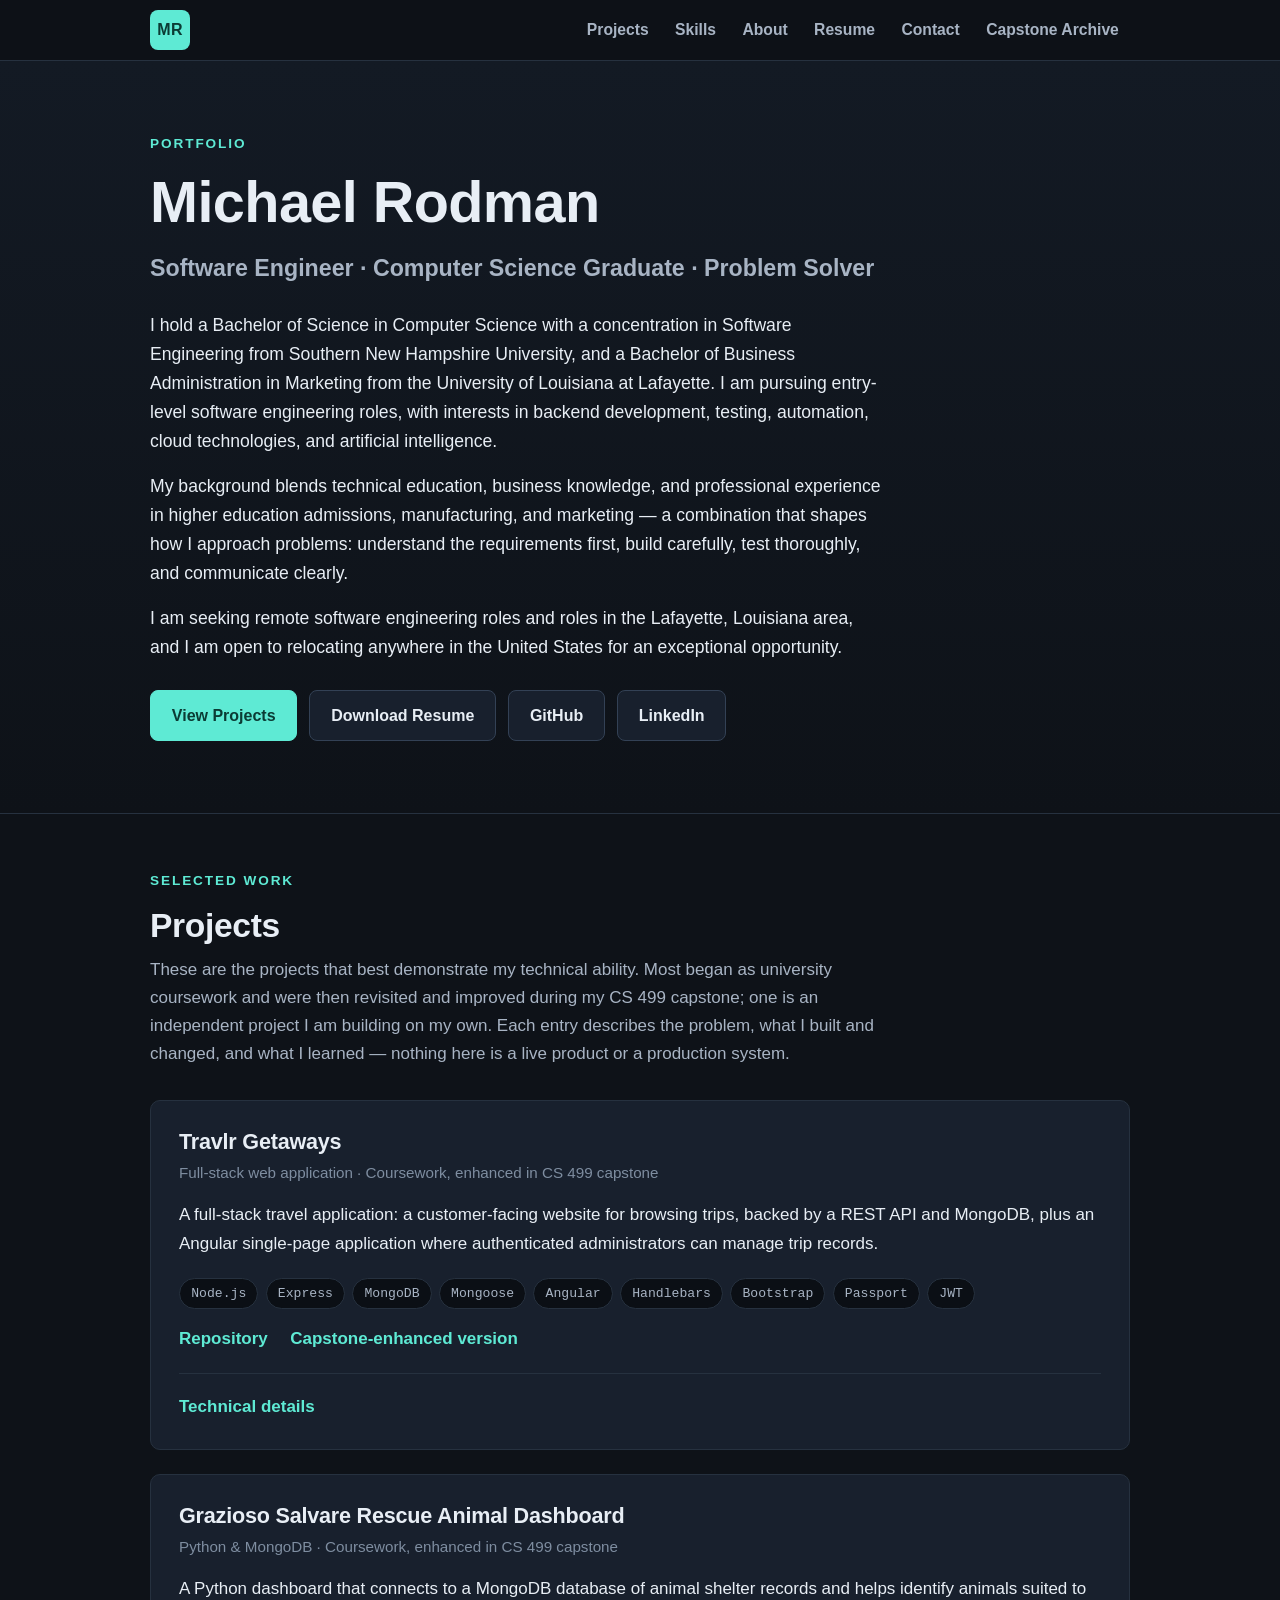
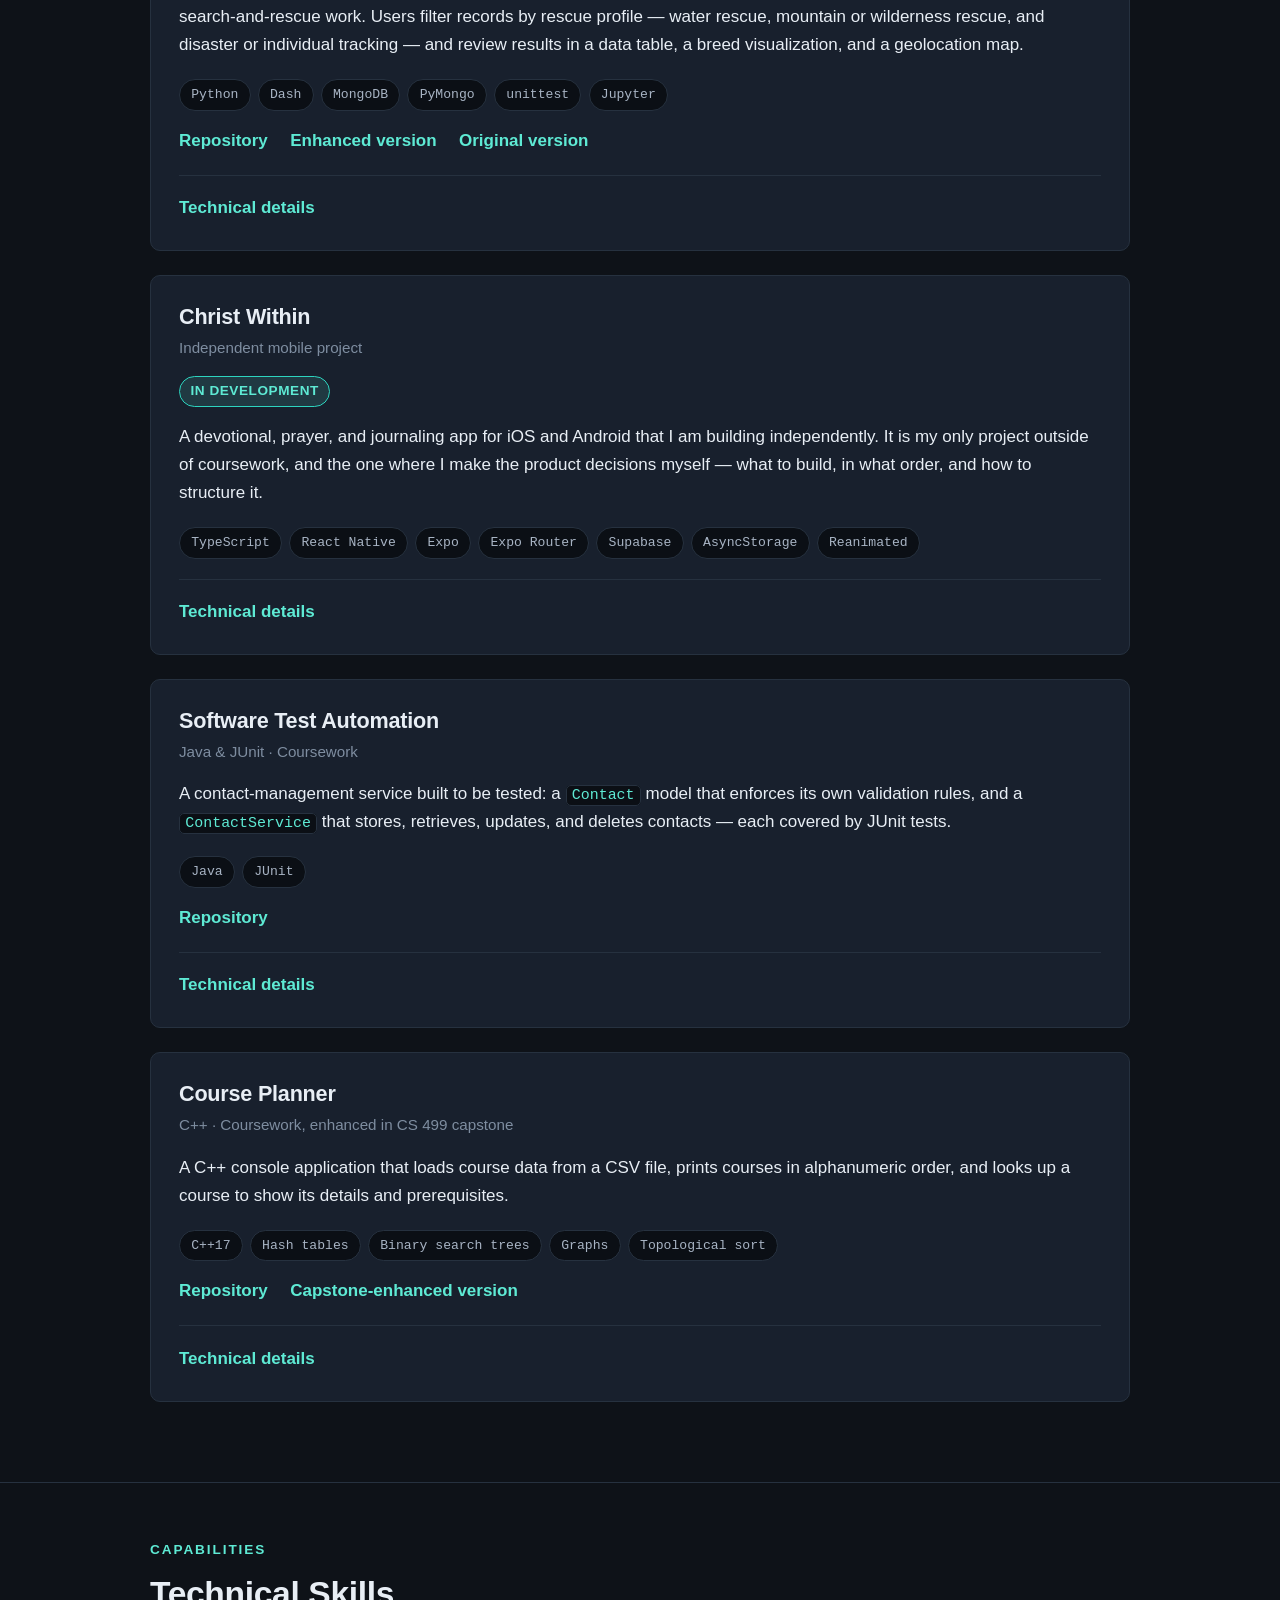
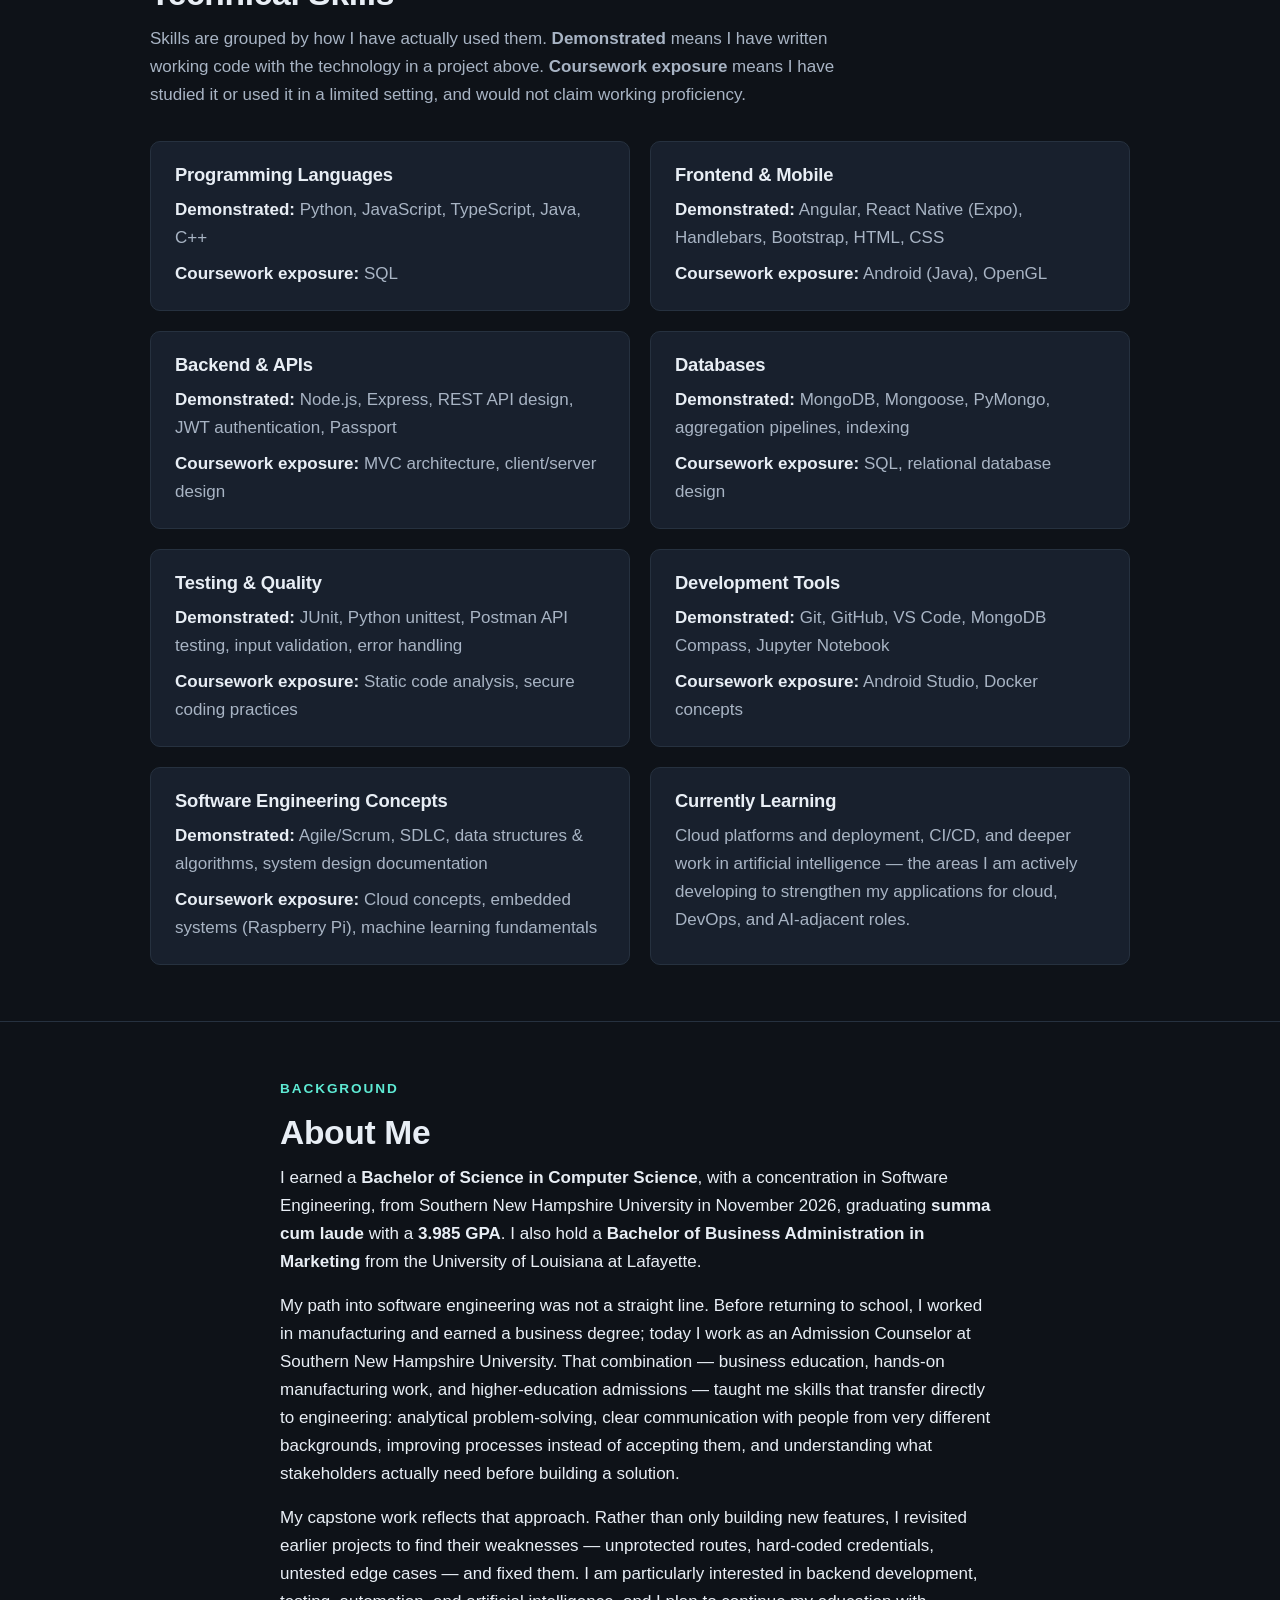
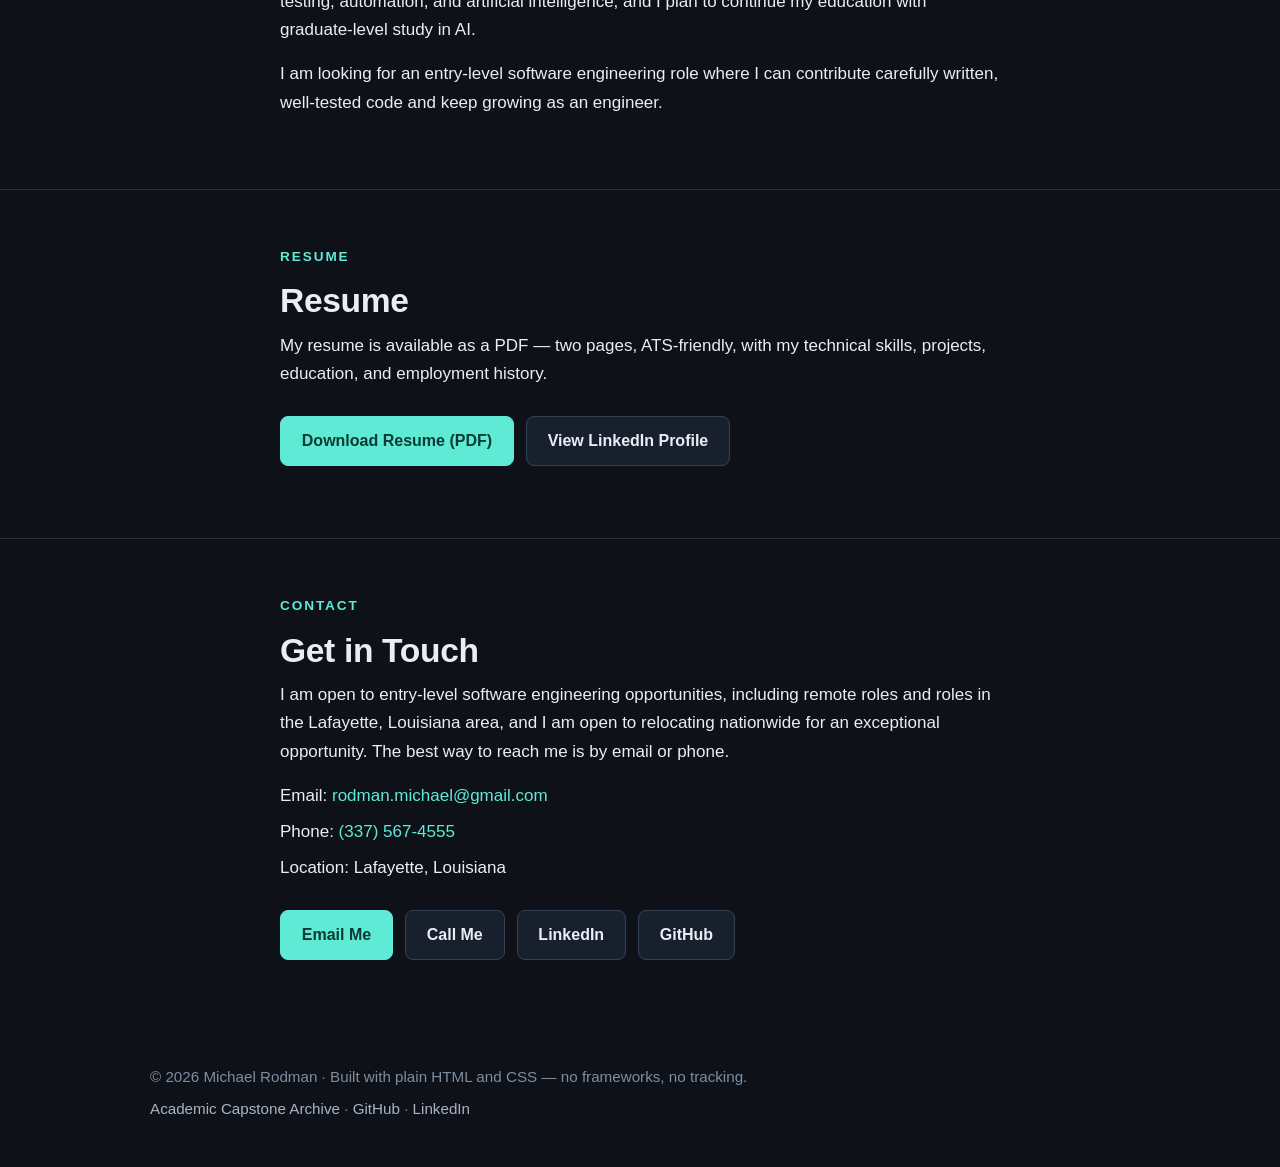
==== commit c6d06c32: "Add contact details and resume download links for publication" ====
--- a/index.html
+++ b/index.html
@@ -25,6 +25,13 @@
       {"@type": "CollegeOrUniversity", "name": "University of Louisiana at Lafayette"}
     ],
     "url": "https://michaelrodman.github.io/",
+    "email": "rodman.michael@gmail.com",
+    "telephone": "+1-337-567-4555",
+    "address": {
+      "@type": "PostalAddress",
+      "addressLocality": "Lafayette",
+      "addressRegion": "LA"
+    },
     "sameAs": [
       "https://github.com/MichaelRodman",
       "https://www.linkedin.com/in/michael-rodman1/"
@@ -80,6 +87,7 @@
         </p>
         <p class="hero-actions">
           <a class="btn btn-primary" href="#projects">View Projects</a>
+          <a class="btn" href="Michael_Rodman_Software_Engineer_Resume.pdf" download>Download Resume</a>
           <a class="btn" href="https://github.com/MichaelRodman" rel="noopener">GitHub</a>
           <a class="btn" href="https://www.linkedin.com/in/michael-rodman1/" rel="noopener">LinkedIn</a>
         </p>
@@ -397,11 +405,12 @@
         <p class="eyebrow">Resume</p>
         <h2 id="resume-heading">Resume</h2>
         <p>
-          A PDF version of my resume will be added here. In the meantime, my LinkedIn profile has my
-          current professional summary, education, and experience.
+          My resume is available as a PDF — two pages, ATS-friendly, with my technical skills,
+          projects, education, and employment history.
         </p>
         <p class="hero-actions">
-          <a class="btn btn-primary" href="https://www.linkedin.com/in/michael-rodman1/" rel="noopener">View LinkedIn Profile</a>
+          <a class="btn btn-primary" href="Michael_Rodman_Software_Engineer_Resume.pdf" download>Download Resume (PDF)</a>
+          <a class="btn" href="https://www.linkedin.com/in/michael-rodman1/" rel="noopener">View LinkedIn Profile</a>
         </p>
       </div>
     </section>
@@ -413,11 +422,17 @@
         <h2 id="contact-heading">Get in Touch</h2>
         <p>
           I am open to entry-level software engineering opportunities, including remote roles and roles
-          in the Lafayette, Louisiana area, and I am open to relocating nationwide for an exceptional opportunity. The best way to reach me is through LinkedIn, or by opening
-          an issue or discussion on one of my public GitHub repositories.
-        </p>
+          in the Lafayette, Louisiana area, and I am open to relocating nationwide for an exceptional opportunity. The best way to reach me is by email or phone.
+        </p>
+        <ul class="contact-list">
+          <li>Email: <a href="mailto:rodman.michael@gmail.com">rodman.michael@gmail.com</a></li>
+          <li>Phone: <a href="tel:+13375674555">(337) 567-4555</a></li>
+          <li>Location: Lafayette, Louisiana</li>
+        </ul>
         <p class="hero-actions">
-          <a class="btn btn-primary" href="https://www.linkedin.com/in/michael-rodman1/" rel="noopener">LinkedIn</a>
+          <a class="btn btn-primary" href="mailto:rodman.michael@gmail.com">Email Me</a>
+          <a class="btn" href="tel:+13375674555">Call Me</a>
+          <a class="btn" href="https://www.linkedin.com/in/michael-rodman1/" rel="noopener">LinkedIn</a>
           <a class="btn" href="https://github.com/MichaelRodman" rel="noopener">GitHub</a>
         </p>
       </div>
--- a/styles.css
+++ b/styles.css
@@ -254,6 +254,15 @@
   border-color: var(--accent-dim);
   color: var(--accent-ink);
 }
+
+/* Contact details */
+.contact-list {
+  list-style: none;
+  padding: 0;
+  margin: 0 0 1.25rem;
+}
+.contact-list li { margin-bottom: 0.5rem; }
+.contact-list li::marker { content: none; }
 
 /* Sections */
 .section {
